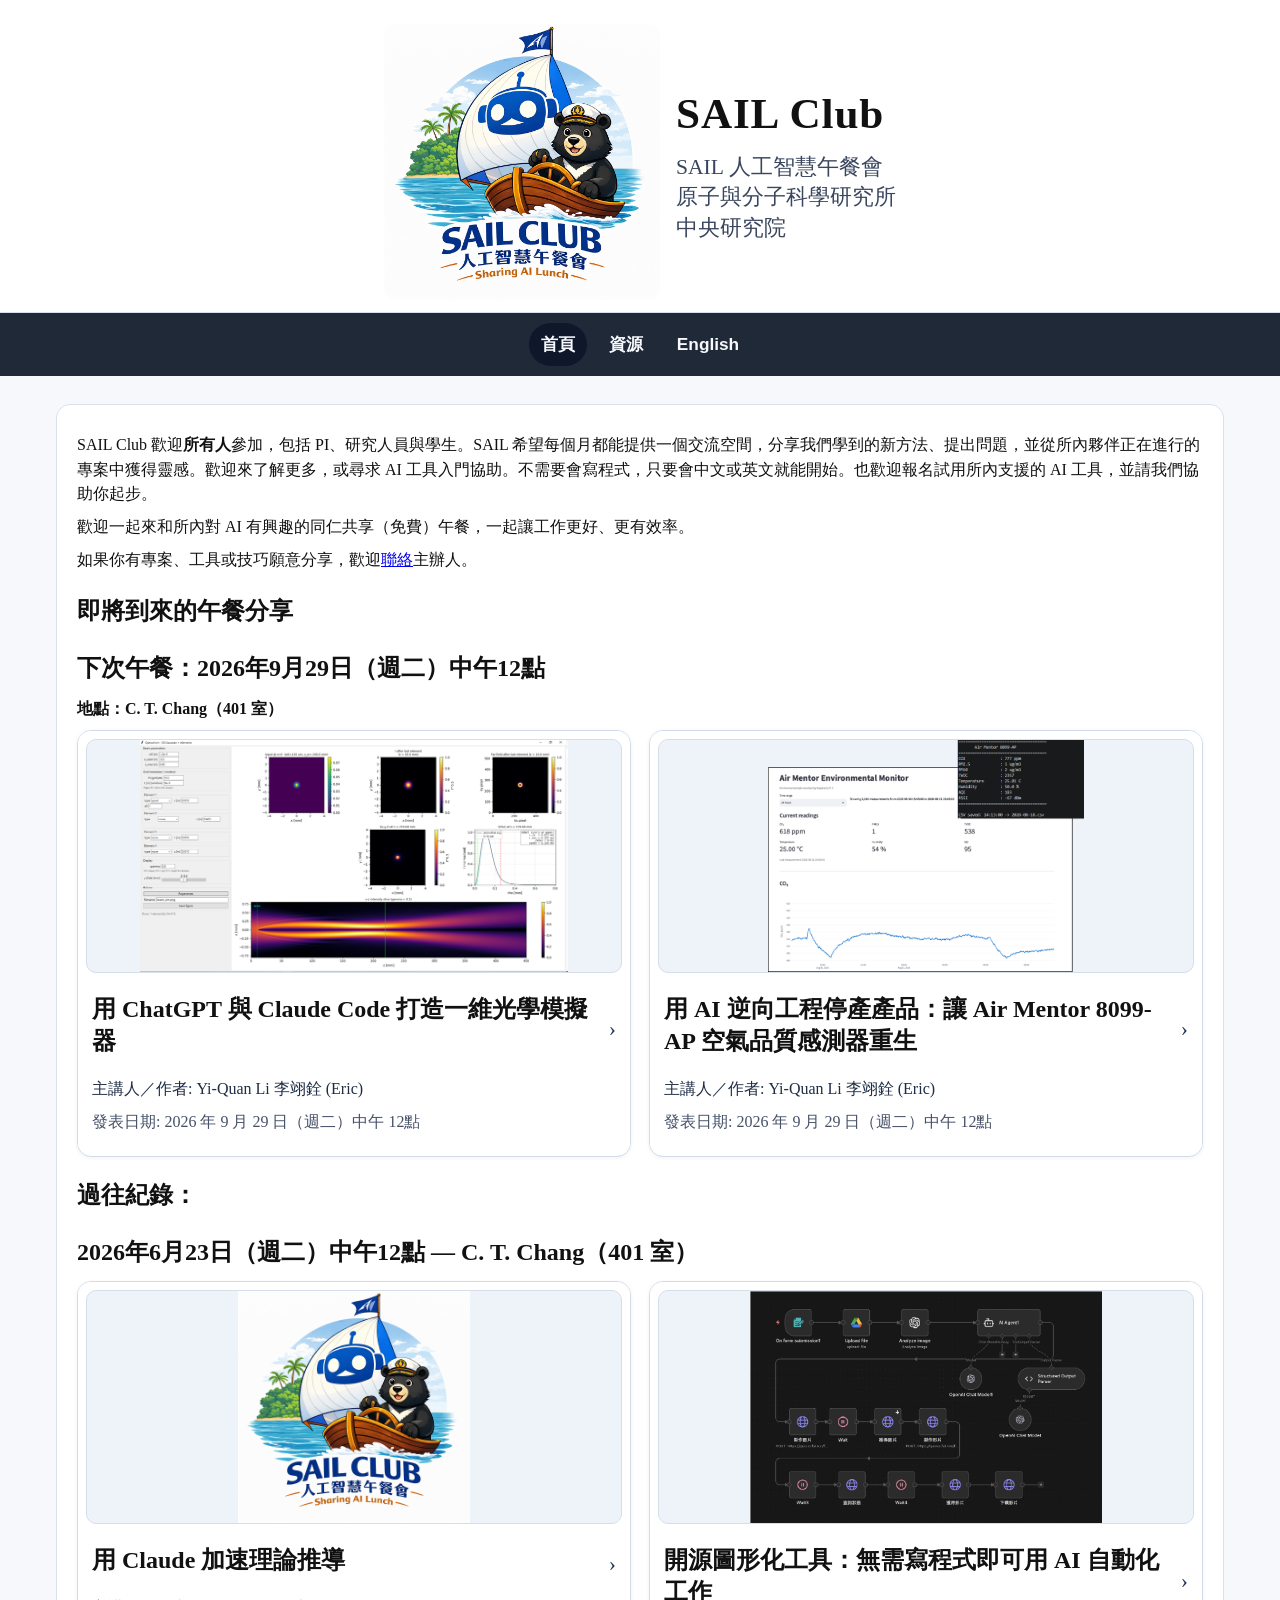
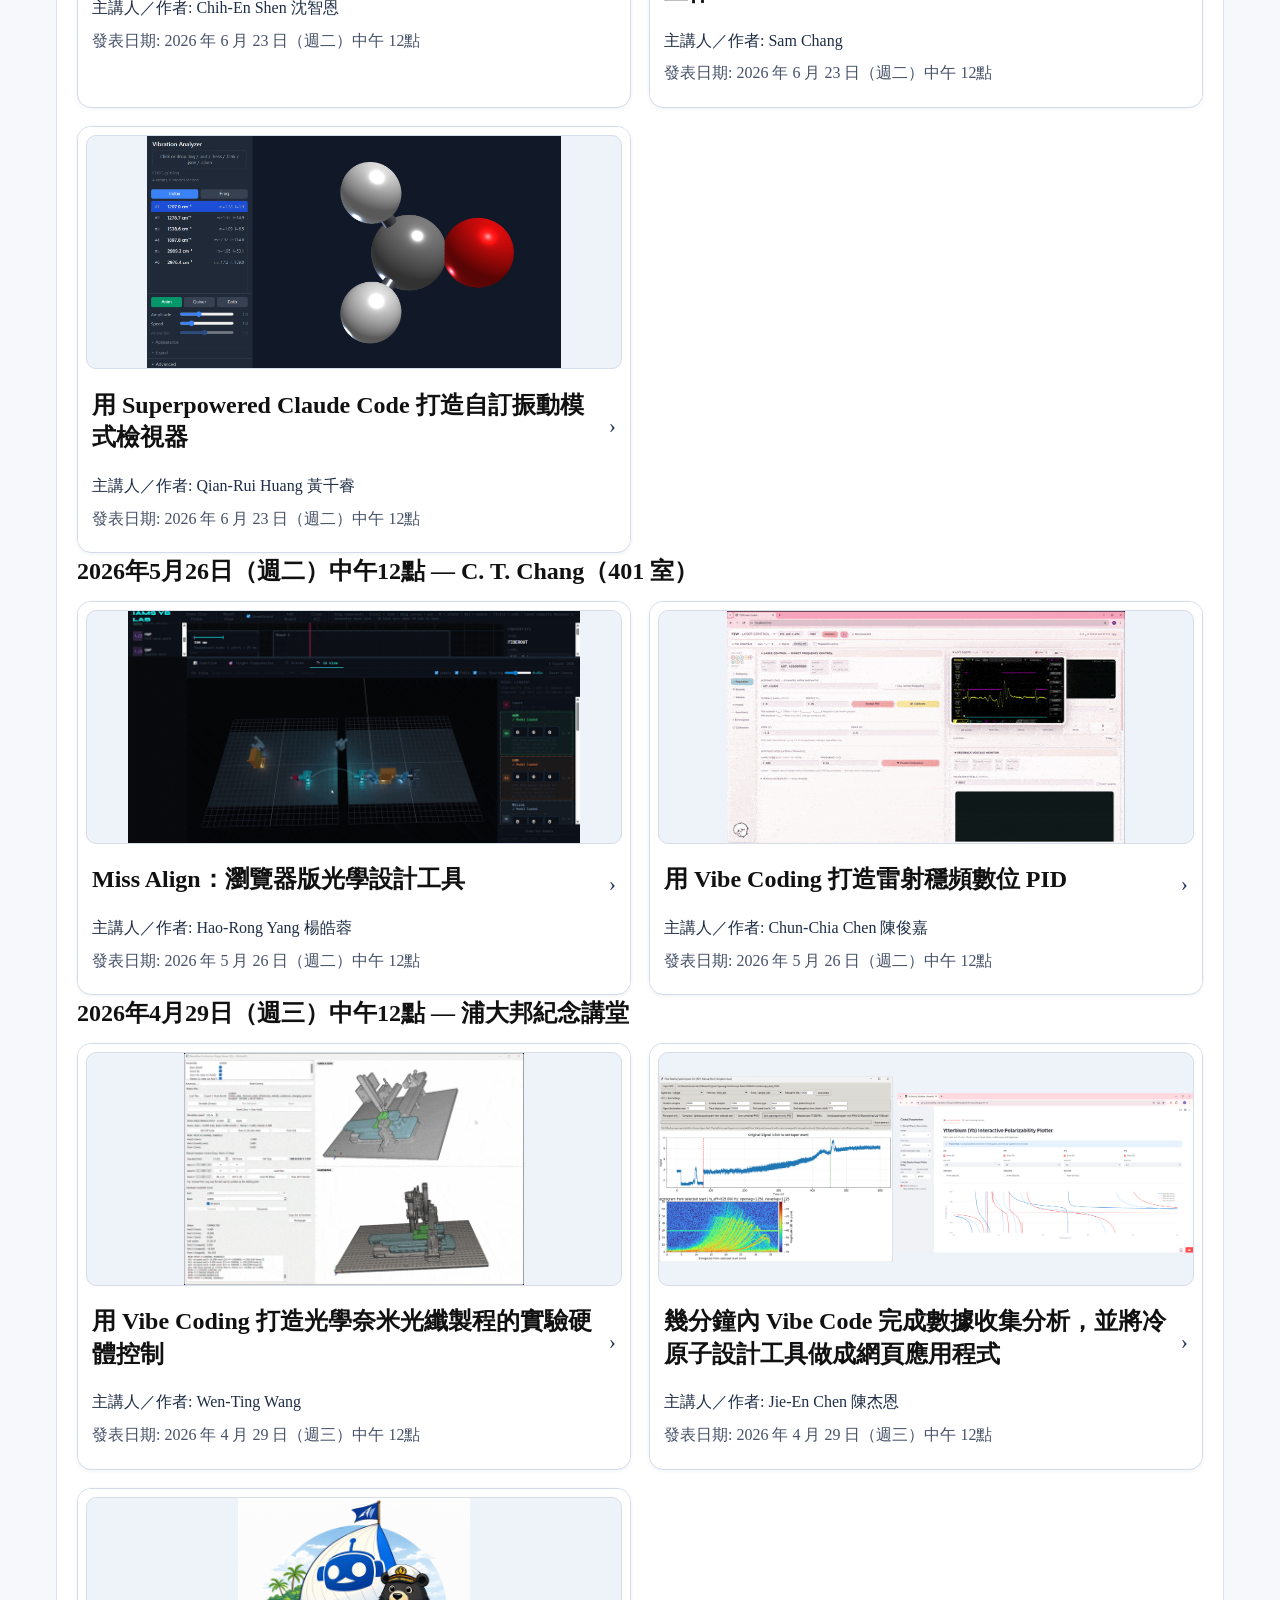
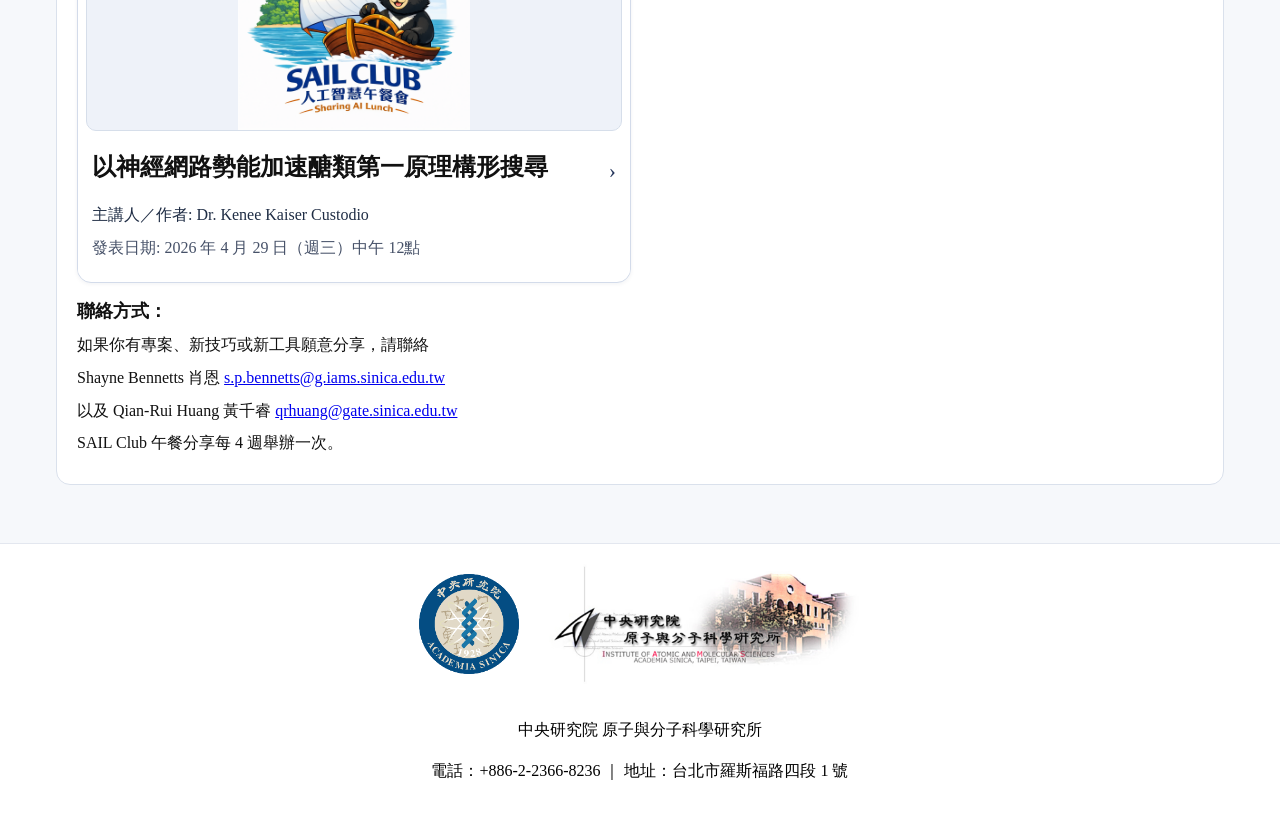
==== index_zh.html @ ac95f6b0 "Move next lunch from September 22 to September 29 Update the next-lunch heading and section id on bo" ====
<!DOCTYPE html>
<html lang="zh-Hant">
<head>
  <meta charset="utf-8">
  <meta name="viewport" content="width=device-width, initial-scale=1">
  <title>SAIL Club | 首頁</title>
  <link rel="stylesheet" href="style.css?v=20260921">
</head>
<body>
  <header>
    <div class="brand-wrap">
      <img class="brand-logo" src="SAIL.png" alt="SAIL club logo">
      <div>
        <h1 class="brand-title">SAIL Club</h1>
        <p class="brand-subtitle">SAIL 人工智慧午餐會<br>原子與分子科學研究所<br>中央研究院</p>
      </div>
    </div>
  </header>

  <nav>
    <ul class="menu">
      <li><a class="active" href="index_zh.html">首頁</a></li>
      <li><a href="resources_zh.html">資源</a></li>
      <li><a href="index.html">English</a></li>
    </ul>
  </nav>

  <main>
    <section class="page-intro">
      <p>SAIL Club 歡迎<strong>所有人</strong>參加，包括 PI、研究人員與學生。SAIL 希望每個月都能提供一個交流空間，分享我們學到的新方法、提出問題，並從所內夥伴正在進行的專案中獲得靈感。歡迎來了解更多，或尋求 AI 工具入門協助。不需要會寫程式，只要會中文或英文就能開始。也歡迎報名試用所內支援的 AI 工具，並請我們協助你起步。</p>

      <p>歡迎一起來和所內對 AI 有興趣的同仁共享（免費）午餐，一起讓工作更好、更有效率。</p>
      <p>如果你有專案、工具或技巧願意分享，歡迎<a href="#contact">聯絡</a>主辦人。</p>

      <h1>即將到來的午餐分享</h1>
      <h2>下次午餐：2026年9月29日（週二）中午12點</h2>
      <p><strong>地點：C. T. Chang（401 室）</strong></p>
      <section id="talk-list-sep29" class="talk-list" aria-label="September 29 talks zh"></section>
      <h1>過往紀錄：</h1>
      <h2>2026年6月23日（週二）中午12點 — C. T. Chang（401 室）</h2>
      <section id="talk-list-archive-jun23" class="talk-list" aria-label="June 23 archive zh"></section>
      <h2>2026年5月26日（週二）中午12點 — C. T. Chang（401 室）</h2>
      <section id="talk-list-archive-may26" class="talk-list" aria-label="May 26 archive zh"></section>
      <h2>2026年4月29日（週三）中午12點 — 浦大邦紀念講堂</h2>
      <section id="talk-list-archive-apr29" class="talk-list" aria-label="April 29 archive zh"></section>
      <h3 id="contact">聯絡方式：</h3>
      <p>如果你有專案、新技巧或新工具願意分享，請聯絡</p>
      <p>Shayne Bennetts 肖恩 <a href="mailto:s.p.bennetts@g.iams.sinica.edu.tw">s.p.bennetts@g.iams.sinica.edu.tw</a></p>
      <p>以及 Qian-Rui Huang 黃千睿 <a href="mailto:qrhuang@gate.sinica.edu.tw">qrhuang@gate.sinica.edu.tw</a></p>
      <p>SAIL Club 午餐分享每 4 週舉辦一次。</p>
    </section>
  </main>

  <footer>
    <div class="footer-stack">
      <div class="footer-logos">
        <div class="footer-logos-inner">
          <a href="https://www.sinica.edu.tw/" target="_blank" rel="noopener noreferrer">
            <img alt="Academia Sinica" class="academia-logo" src="AcademiaSinica.png">
          </a>
          <a href="https://www.iams.sinica.edu.tw/" target="_blank" rel="noopener noreferrer">
            <img alt="IAMS" class="iams-logo" src="IAMSLogo.jpg">
          </a>
        </div>
      </div>
      <div>
        <p>中央研究院 原子與分子科學研究所</p>
        <p>電話：+886-2-2366-8236 ｜ 地址：台北市羅斯福路四段 1 號</p>
      </div>
    </div>
  </footer>

  <script src="talks_zh.js?v=20260921"></script>
  <script src="main.js?v=20260921"></script>
  <script>
    renderTalks("talk-list-sep29", { start: 0, count: 2 });
    renderTalks("talk-list-archive-jun23", { start: 2, count: 3 });
    renderTalks("talk-list-archive-may26", { start: 5, count: 2 });
    renderTalks("talk-list-archive-apr29", { start: 7, count: 3 });
  </script>
</body>
</html>
---- style.css ----
﻿/* SAIL Club website styles */
* { box-sizing: border-box; }
html, body { height: 100%; }
body {
  margin: 0;
  font-family: Georgia, "Times New Roman", serif;
  color: #111;
  background: #f6f8fb;
  line-height: 1.55;
}

header {
  padding: 24px 16px 12px;
  background: #ffffff;
  border-bottom: 1px solid #d9dee8;
}

.brand-wrap {
  max-width: 1200px;
  margin: 0 auto;
  display: flex;
  align-items: center;
  justify-content: center;
  gap: 16px;
}

.brand-logo {
  width: 276px;
  height: 276px;
  object-fit: contain;
  border-radius: 12px;
}

.brand-title {
  margin: 0;
  font-size: 2.7rem;
  letter-spacing: 0.02em;
}

.brand-subtitle {
  margin: 4px 0 0;
  color: #39465d;
  font-size: 1.35rem;
  line-height: 1.4;
}

nav {
  background: #1f2937;
  padding: 10px 12px;
}

.menu {
  margin: 0 auto;
  padding: 0;
  list-style: none;
  max-width: 1200px;
  display: flex;
  gap: 10px;
  justify-content: center;
  flex-wrap: wrap;
}

.menu a {
  text-decoration: none;
  color: #f7f9fc;
  font-weight: 700;
  font-family: Arial, Helvetica, sans-serif;
  font-size: 1.08rem;
  display: block;
  padding: 8px 12px;
  border-radius: 999px;
}

.menu a:hover,
.menu a.active {
  background: #0f172a;
}

main {
  max-width: 1200px;
  margin: 0 auto;
  padding: 28px 16px 40px;
}

.page-intro {
  background: #ffffff;
  border: 1px solid #dae1ec;
  border-radius: 14px;
  padding: 20px;
  margin-bottom: 18px;
}

.page-intro h2 {
  margin: 0 0 10px;
  font-size: 1.5rem;
}

.page-intro h3 {
  margin: 14px 0 8px;
  font-size: 1.15rem;
}

.page-intro p {
  margin: 8px 0;
}

.talk-list {
  display: grid;
  grid-template-columns: repeat(2, minmax(0, 1fr));
  gap: 18px;
}

.talk-item {
  background: #ffffff;
  border: 1px solid #d3dbea;
  border-radius: 14px;
  overflow: hidden;
  box-shadow: 0 1px 4px rgba(20, 35, 60, 0.06);
}

.talk-summary {
  width: 100%;
  border: 0;
  background: #ffffff;
  text-align: left;
  padding: 0;
  cursor: pointer;
  display: block;
}

.talk-summary:hover {
  background: #f3f6fb;
}

.talk-thumb {
  width: calc(100% - 16px);
  margin: 8px 8px 0;
  height: 234px;
  object-fit: contain;
  border: 1px solid #d6deea;
  border-bottom: 1px solid #d6deea;
  border-radius: 10px;
  background: #eef2f9;
}

.talk-head {
  display: flex;
  align-items: center;
  justify-content: space-between;
  gap: 10px;
  padding: 12px 14px 2px;
}

.talk-name {
  margin: 0;
  font-size: 1.05rem;
  line-height: 1.35;
}

.talk-date {
  margin: 4px 0 0;
  color: #465168;
  font-size: 1rem;
  padding: 0 14px 13px;
}

.talk-presenter {
  margin: 3px 0 0;
  color: #1f2d45;
  font-size: 1rem;
  padding: 0 14px;
}

.talk-arrow {
  font-size: 1.35rem;
  text-align: center;
  color: #23345a;
  transition: transform 0.2s ease;
}

.talk-item.open .talk-arrow {
  transform: rotate(90deg);
}

.talk-details {
  display: none;
  border-top: 1px solid #e2e7f0;
  padding: 12px 14px 14px;
}

.talk-item.open .talk-details {
  display: block;
}

.meta-grid {
  display: grid;
  gap: 8px;
}

.meta-line {
  margin: 0;
}

.meta-label {
  font-weight: 700;
  color: #243145;
}

.resource-list {
  margin: 0;
  padding-left: 18px;
  line-height: 1.8;
}

.featured-resource {
  margin: 18px 0 22px;
  padding: 18px;
  border: 1px solid #b8c7da;
  border-left: 6px solid #1b6b6f;
  border-radius: 10px;
  background: #f2fbfa;
  display: flex;
  align-items: center;
  gap: 18px;
}

.featured-library {
  border-left-color: #7a5124;
  background: #fbf7ef;
}

.featured-library .featured-kicker {
  color: #7a5124;
}

.featured-logo {
  width: 180px;
  max-width: 32%;
  height: auto;
  object-fit: contain;
  flex: 0 0 auto;
}

.featured-copy {
  min-width: 0;
}

.featured-resource h3 {
  margin-top: 4px;
  font-size: 1.35rem;
}

.featured-kicker {
  margin: 0;
  color: #1b6b6f;
  font-family: Arial, Helvetica, sans-serif;
  font-size: 0.86rem;
  font-weight: 700;
  letter-spacing: 0.04em;
  text-transform: uppercase;
}

.featured-actions {
  display: flex;
  flex-wrap: wrap;
  gap: 10px;
  margin-top: 12px;
}

.featured-actions a {
  display: inline-block;
  padding: 8px 12px;
  border-radius: 999px;
  background: #1b6b6f;
  color: #ffffff;
  font-family: Arial, Helvetica, sans-serif;
  font-weight: 700;
  text-decoration: none;
}

.featured-actions a:hover {
  background: #124f52;
}

.video-list {
  list-style: none;
  margin: 8px 0 16px;
  padding: 0;
  display: grid;
  grid-template-columns: repeat(4, minmax(0, 1fr));
  gap: 10px;
}

.video-item a {
  display: block;
  text-decoration: none;
  color: #10213f;
  border: 1px solid #d7dfec;
  border-radius: 10px;
  padding: 8px;
  background: #ffffff;
}

.video-item a:hover {
  background: #f3f6fb;
}

.video-thumb {
  width: 100%;
  height: 180px;
  object-fit: cover;
  border-radius: 6px;
}

.video-item a span {
  display: block;
  margin-top: 8px;
  line-height: 1.35;
}

footer {
  background-color: white;
  color: black;
  padding: 20px;
  text-align: center;
  border-top: 1px solid #e3e7ef;
}

.footer-stack {
  display: flex;
  flex-direction: column;
  align-items: center;
}

.footer-logos {
  margin-bottom: 10px;
}

.footer-logos-inner {
  display: flex;
  justify-content: center;
  align-items: center;
  gap: 30px;
}

.academia-logo { height: 100px; width: auto; }
.iams-logo { height: 120px; width: auto; }

@media (max-width: 980px) {
  .video-list {
    grid-template-columns: repeat(3, minmax(0, 1fr));
  }
}

@media (max-width: 720px) {
  .brand-wrap {
    flex-direction: column;
    text-align: center;
  }

  .talk-list {
    grid-template-columns: 1fr;
  }

  .talk-thumb {
    height: 220px;
  }

  .video-list {
    grid-template-columns: repeat(2, minmax(0, 1fr));
  }

  .video-thumb {
    height: 150px;
  }

  .featured-resource {
    align-items: flex-start;
    flex-direction: column;
  }

  .featured-logo {
    width: 220px;
    max-width: 100%;
  }
}
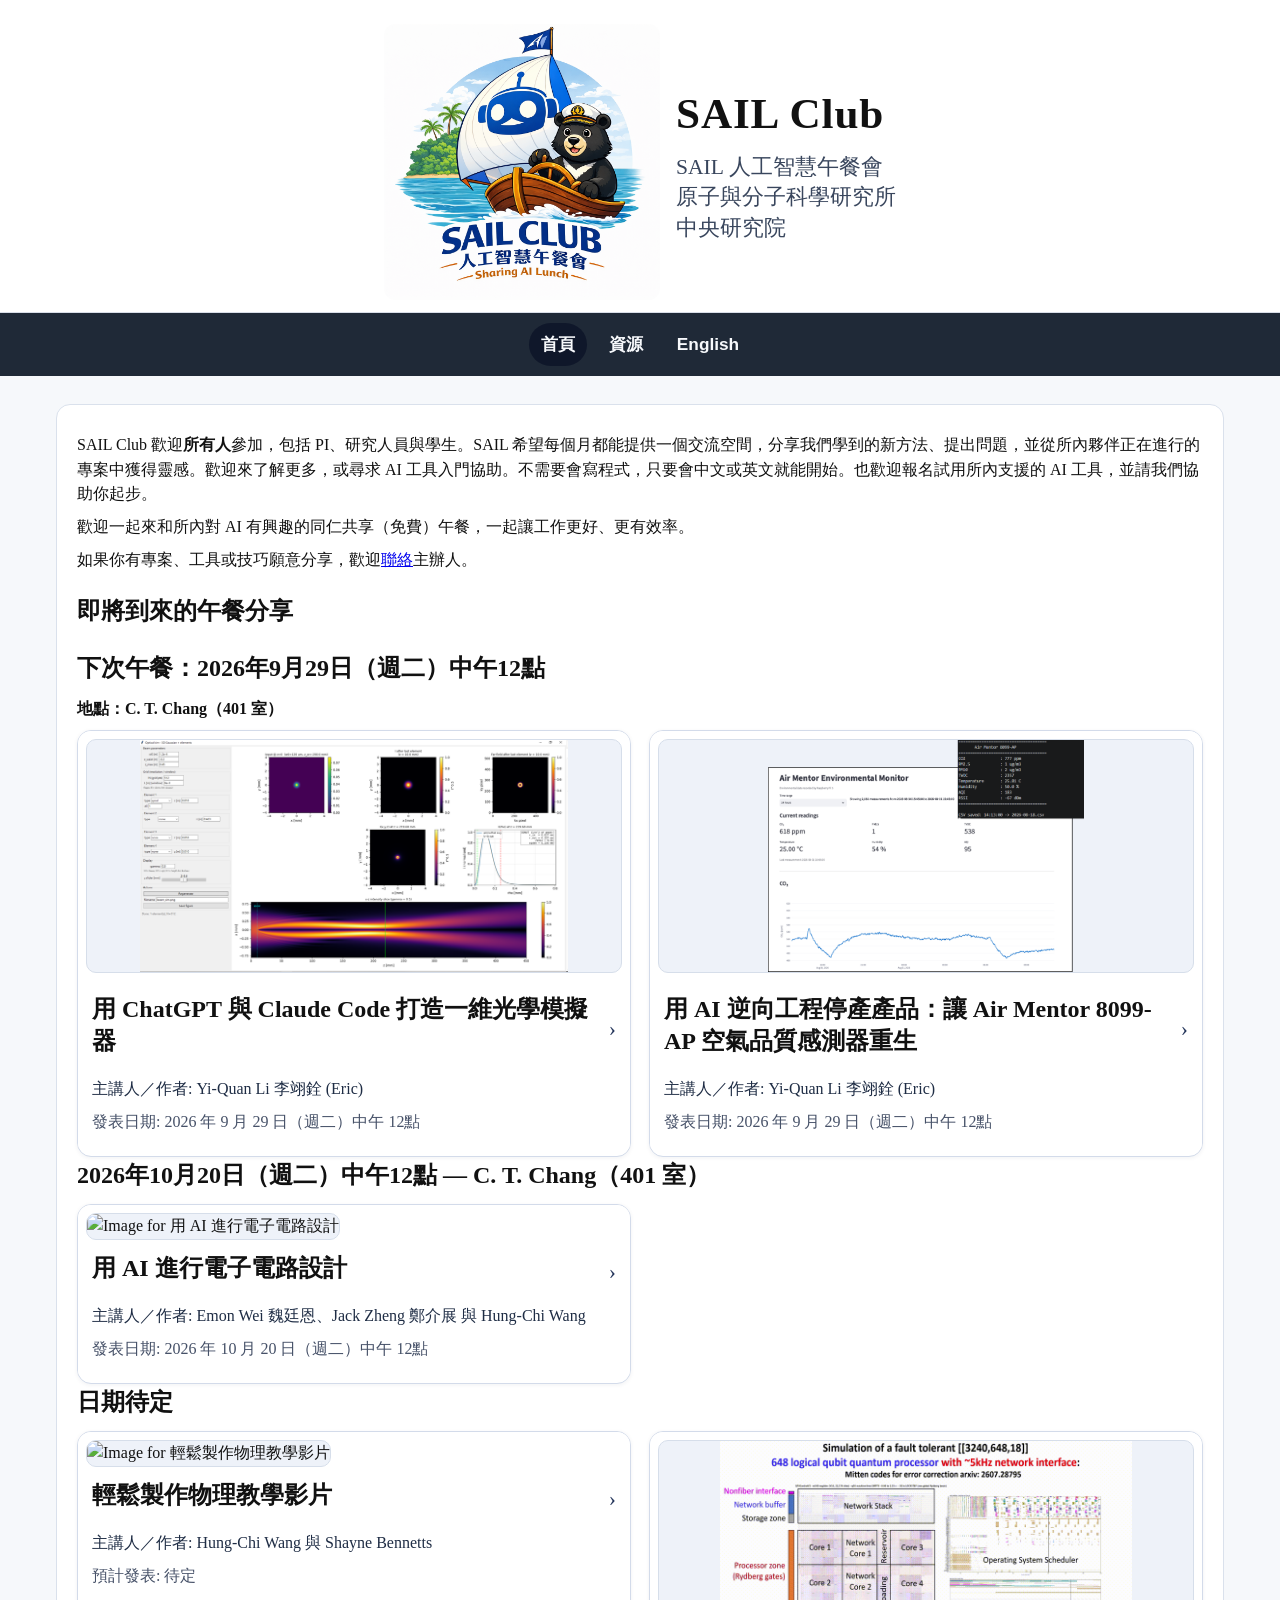
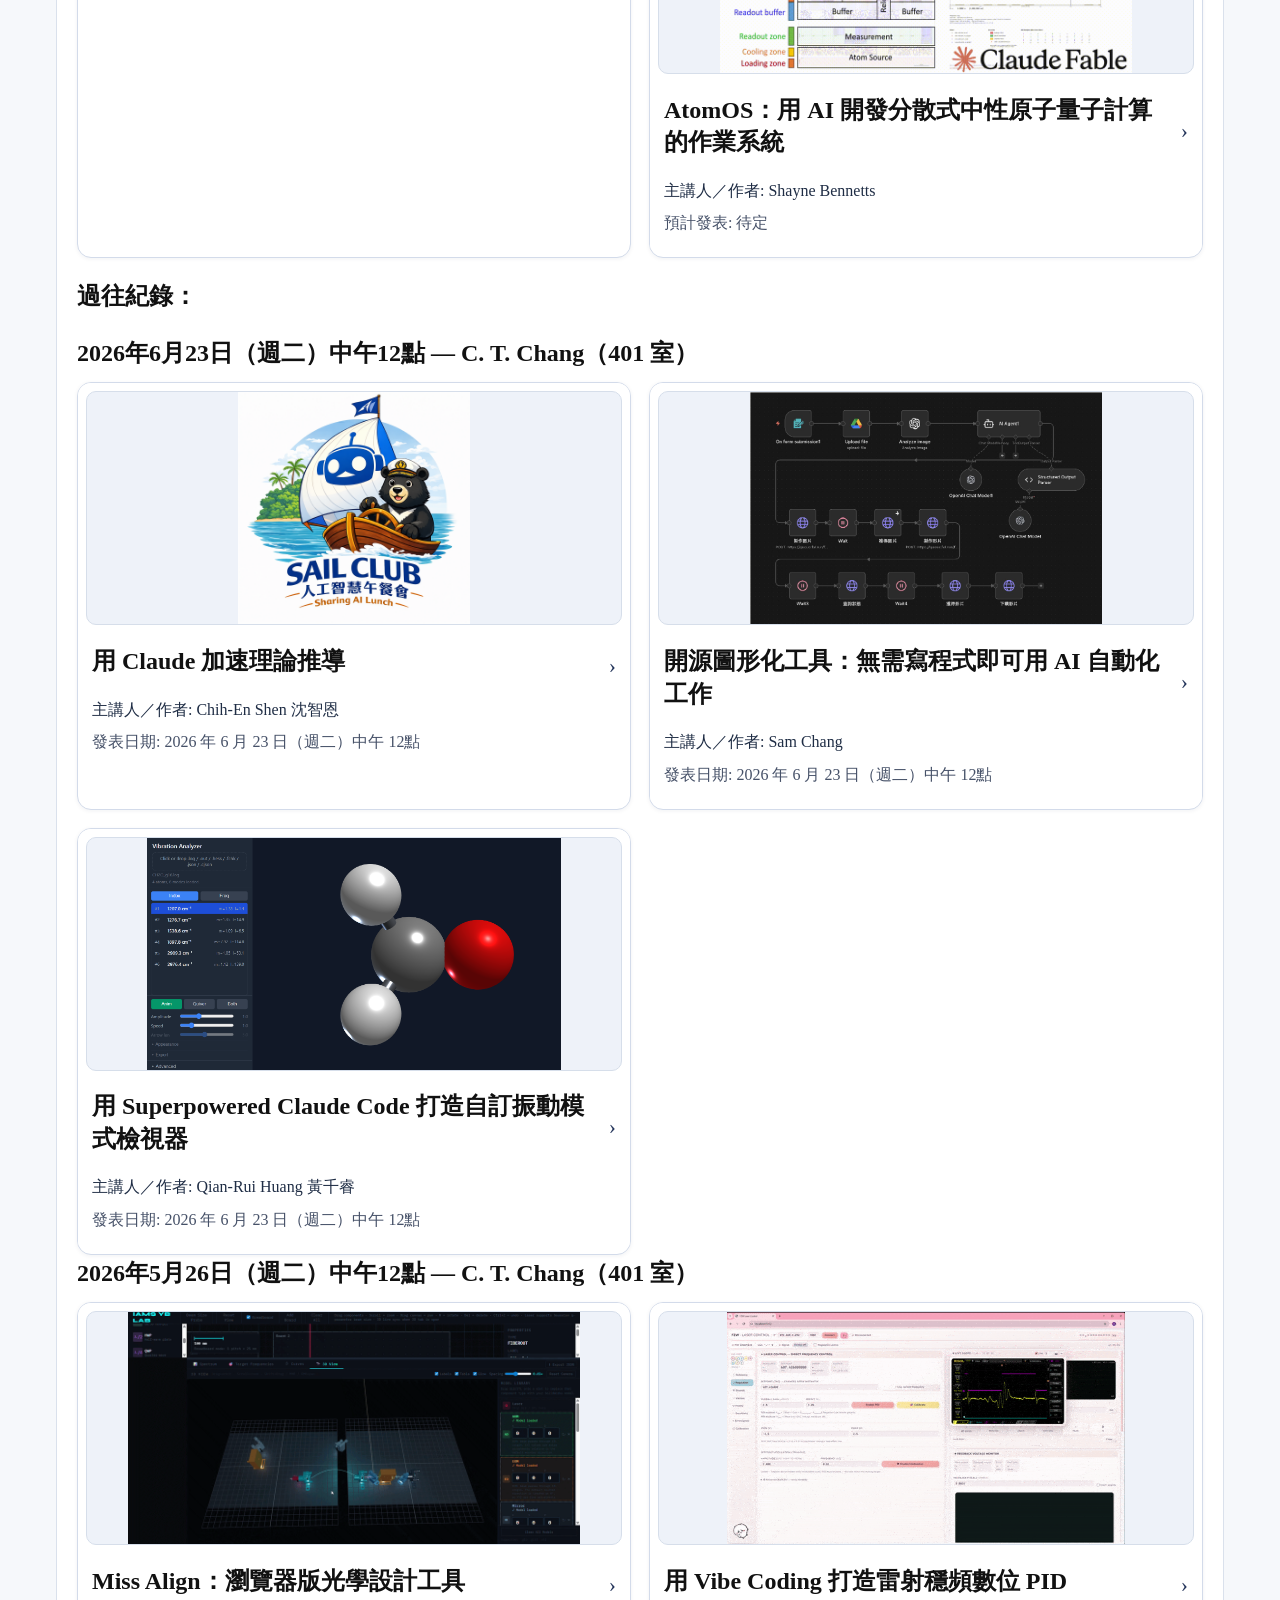
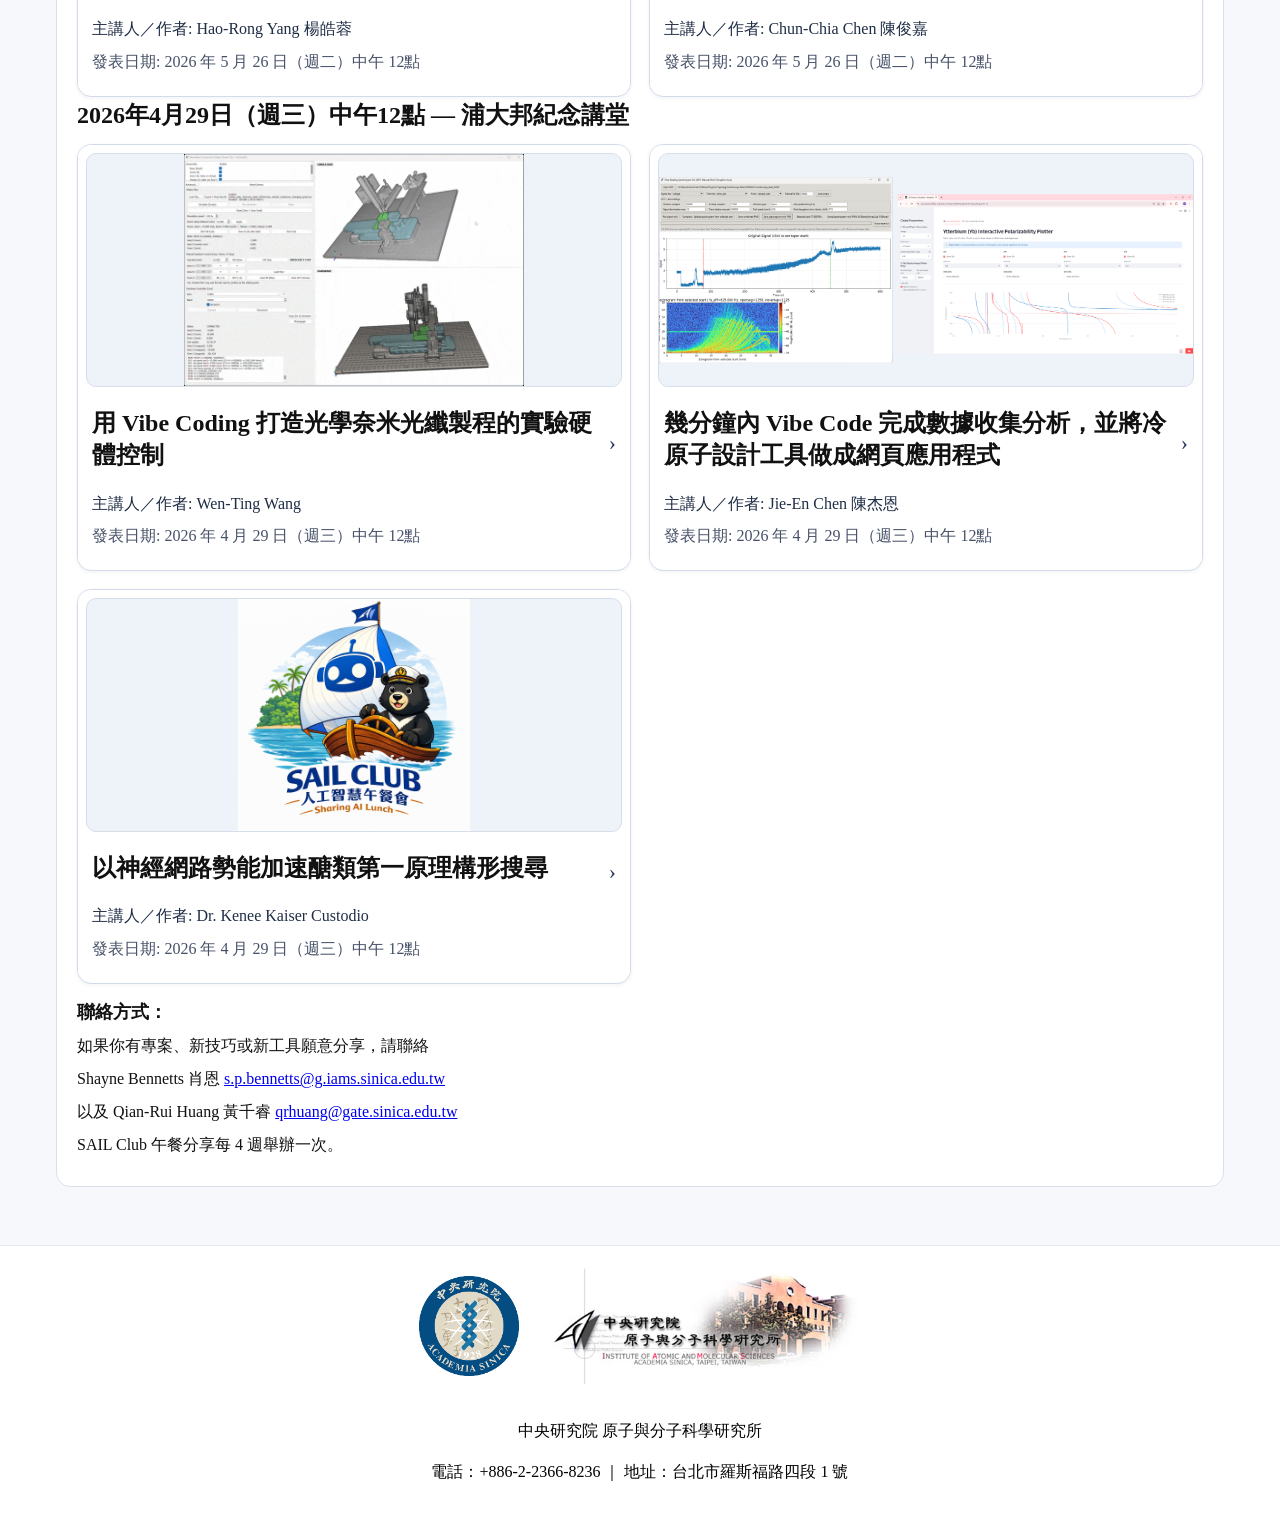
==== commit 319c930e: "Add three upcoming talks, YouTube video cards and a SAIL favicon - Talks: Creating physics tutorial " ====
--- a/index_zh.html
+++ b/index_zh.html
@@ -4,7 +4,9 @@
   <meta charset="utf-8">
   <meta name="viewport" content="width=device-width, initial-scale=1">
   <title>SAIL Club | 首頁</title>
-  <link rel="stylesheet" href="style.css?v=20260921">
+  <link rel="icon" type="image/png" sizes="64x64" href="favicon.png">
+  <link rel="apple-touch-icon" href="apple-touch-icon.png">
+  <link rel="stylesheet" href="style.css?v=20260921b">
 </head>
 <body>
   <header>
@@ -36,6 +38,10 @@
       <h2>下次午餐：2026年9月29日（週二）中午12點</h2>
       <p><strong>地點：C. T. Chang（401 室）</strong></p>
       <section id="talk-list-sep29" class="talk-list" aria-label="September 29 talks zh"></section>
+      <h2>2026年10月20日（週二）中午12點 — C. T. Chang（401 室）</h2>
+      <section id="talk-list-oct20" class="talk-list" aria-label="October 20 talks zh"></section>
+      <h2>日期待定</h2>
+      <section id="talk-list-tba" class="talk-list" aria-label="Talks with date to be announced zh"></section>
       <h1>過往紀錄：</h1>
       <h2>2026年6月23日（週二）中午12點 — C. T. Chang（401 室）</h2>
       <section id="talk-list-archive-jun23" class="talk-list" aria-label="June 23 archive zh"></section>
@@ -70,13 +76,15 @@
     </div>
   </footer>
 
-  <script src="talks_zh.js?v=20260921"></script>
-  <script src="main.js?v=20260921"></script>
+  <script src="talks_zh.js?v=20260921b"></script>
+  <script src="main.js?v=20260921b"></script>
   <script>
-    renderTalks("talk-list-sep29", { start: 0, count: 2 });
-    renderTalks("talk-list-archive-jun23", { start: 2, count: 3 });
-    renderTalks("talk-list-archive-may26", { start: 5, count: 2 });
-    renderTalks("talk-list-archive-apr29", { start: 7, count: 3 });
+    renderTalks("talk-list-sep29", { start: 3, count: 2 });
+    renderTalks("talk-list-oct20", { start: 2, count: 1 });
+    renderTalks("talk-list-tba", { start: 0, count: 2 });
+    renderTalks("talk-list-archive-jun23", { start: 5, count: 3 });
+    renderTalks("talk-list-archive-may26", { start: 8, count: 2 });
+    renderTalks("talk-list-archive-apr29", { start: 10, count: 3 });
   </script>
 </body>
 </html>
--- a/style.css
+++ b/style.css
@@ -1,4 +1,4 @@
-﻿/* SAIL Club website styles */
+/* SAIL Club website styles */
 * { box-sizing: border-box; }
 html, body { height: 100%; }
 body {
@@ -206,6 +206,22 @@
   color: #243145;
 }
 
+.talk-video {
+  width: 100%;
+  aspect-ratio: 16 / 9;
+  margin: 4px 0 6px;
+  border-radius: 10px;
+  overflow: hidden;
+  background: #000;
+}
+
+.talk-video iframe {
+  display: block;
+  width: 100%;
+  height: 100%;
+  border: 0;
+}
+
 .resource-list {
   margin: 0;
   padding-left: 18px;
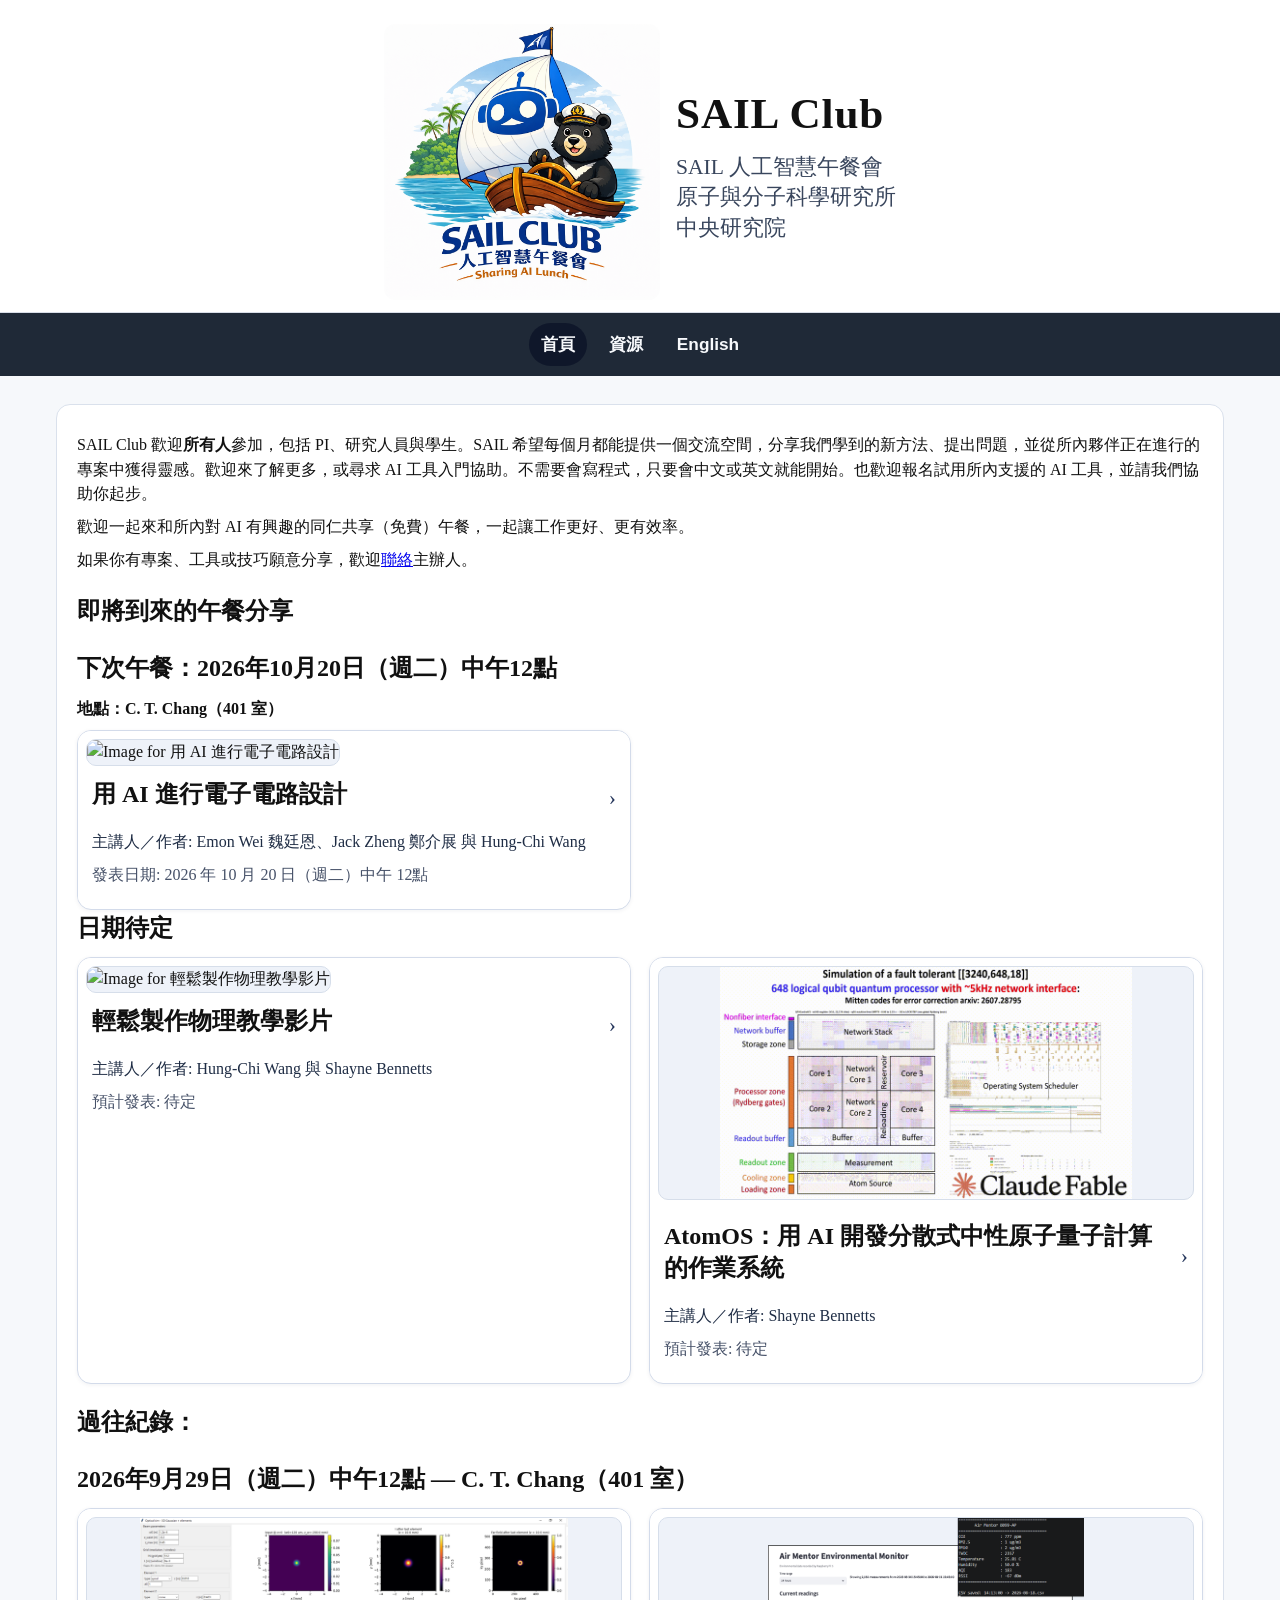
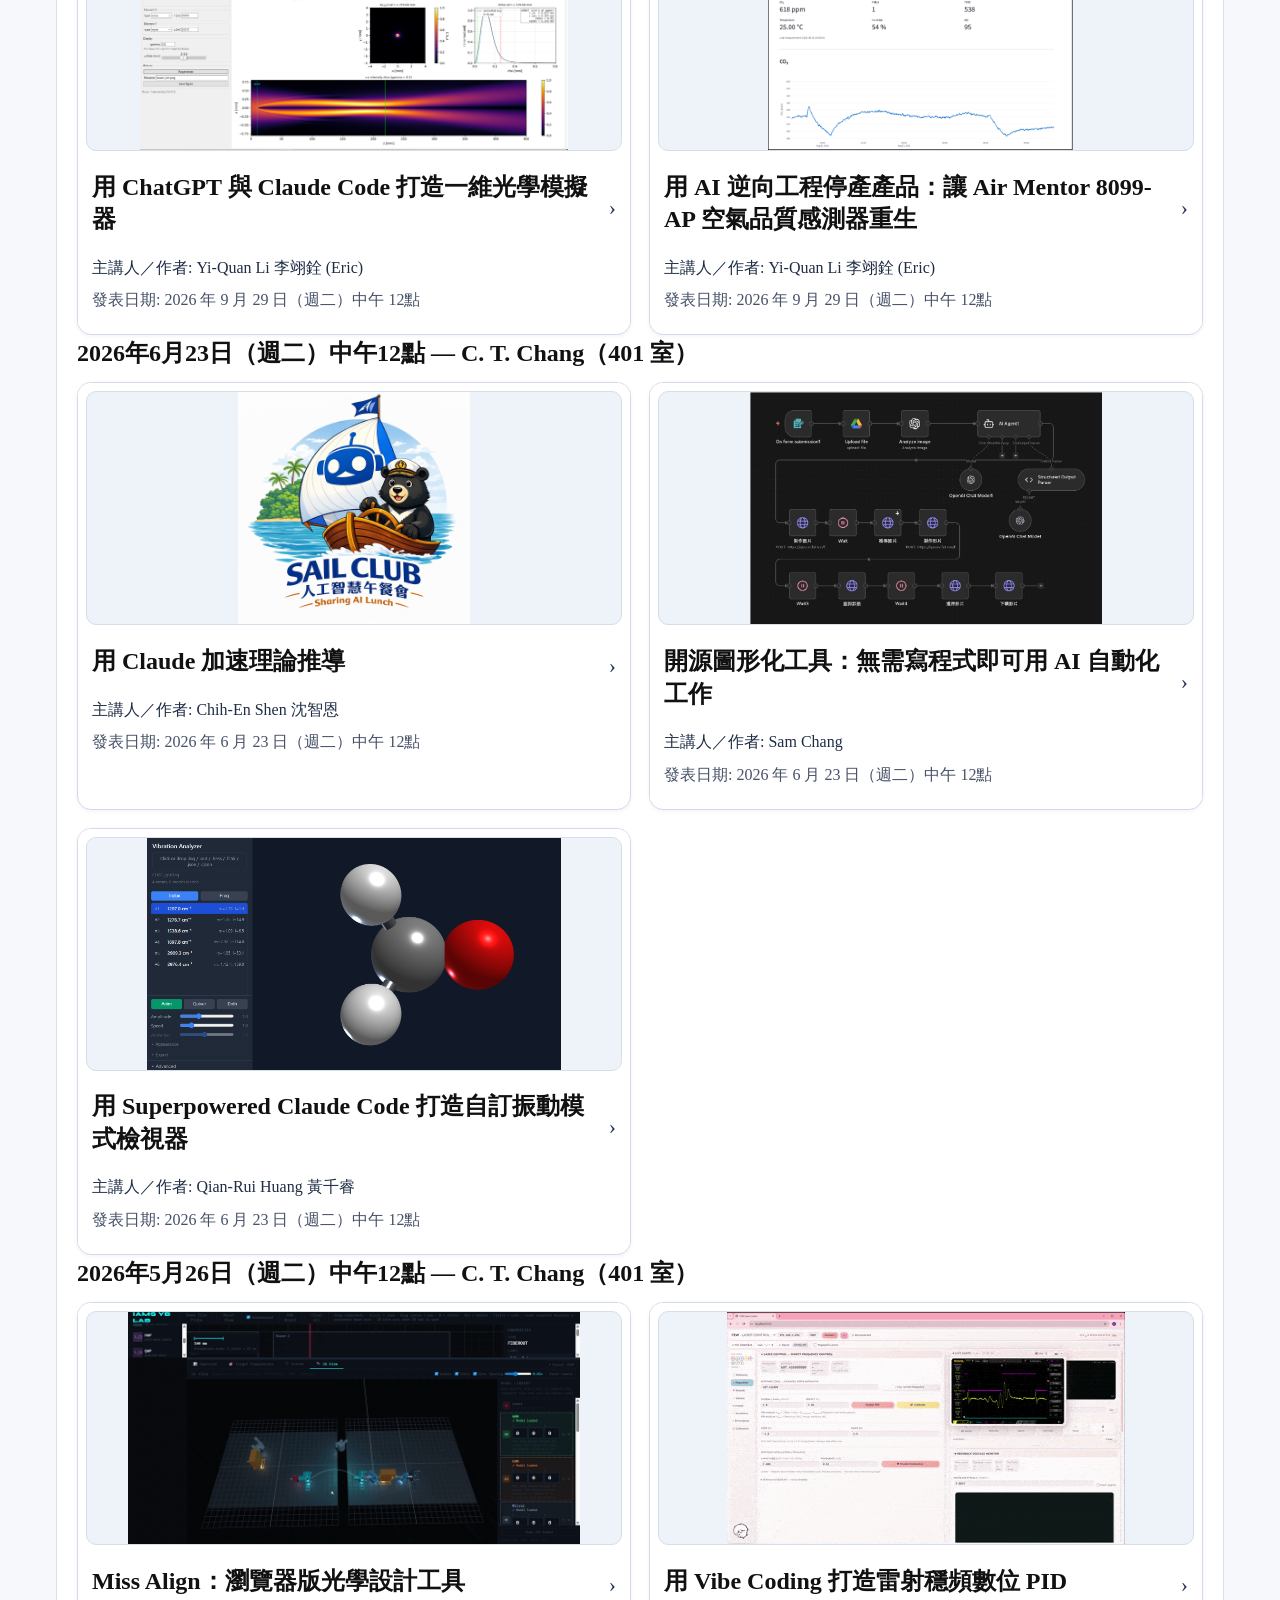
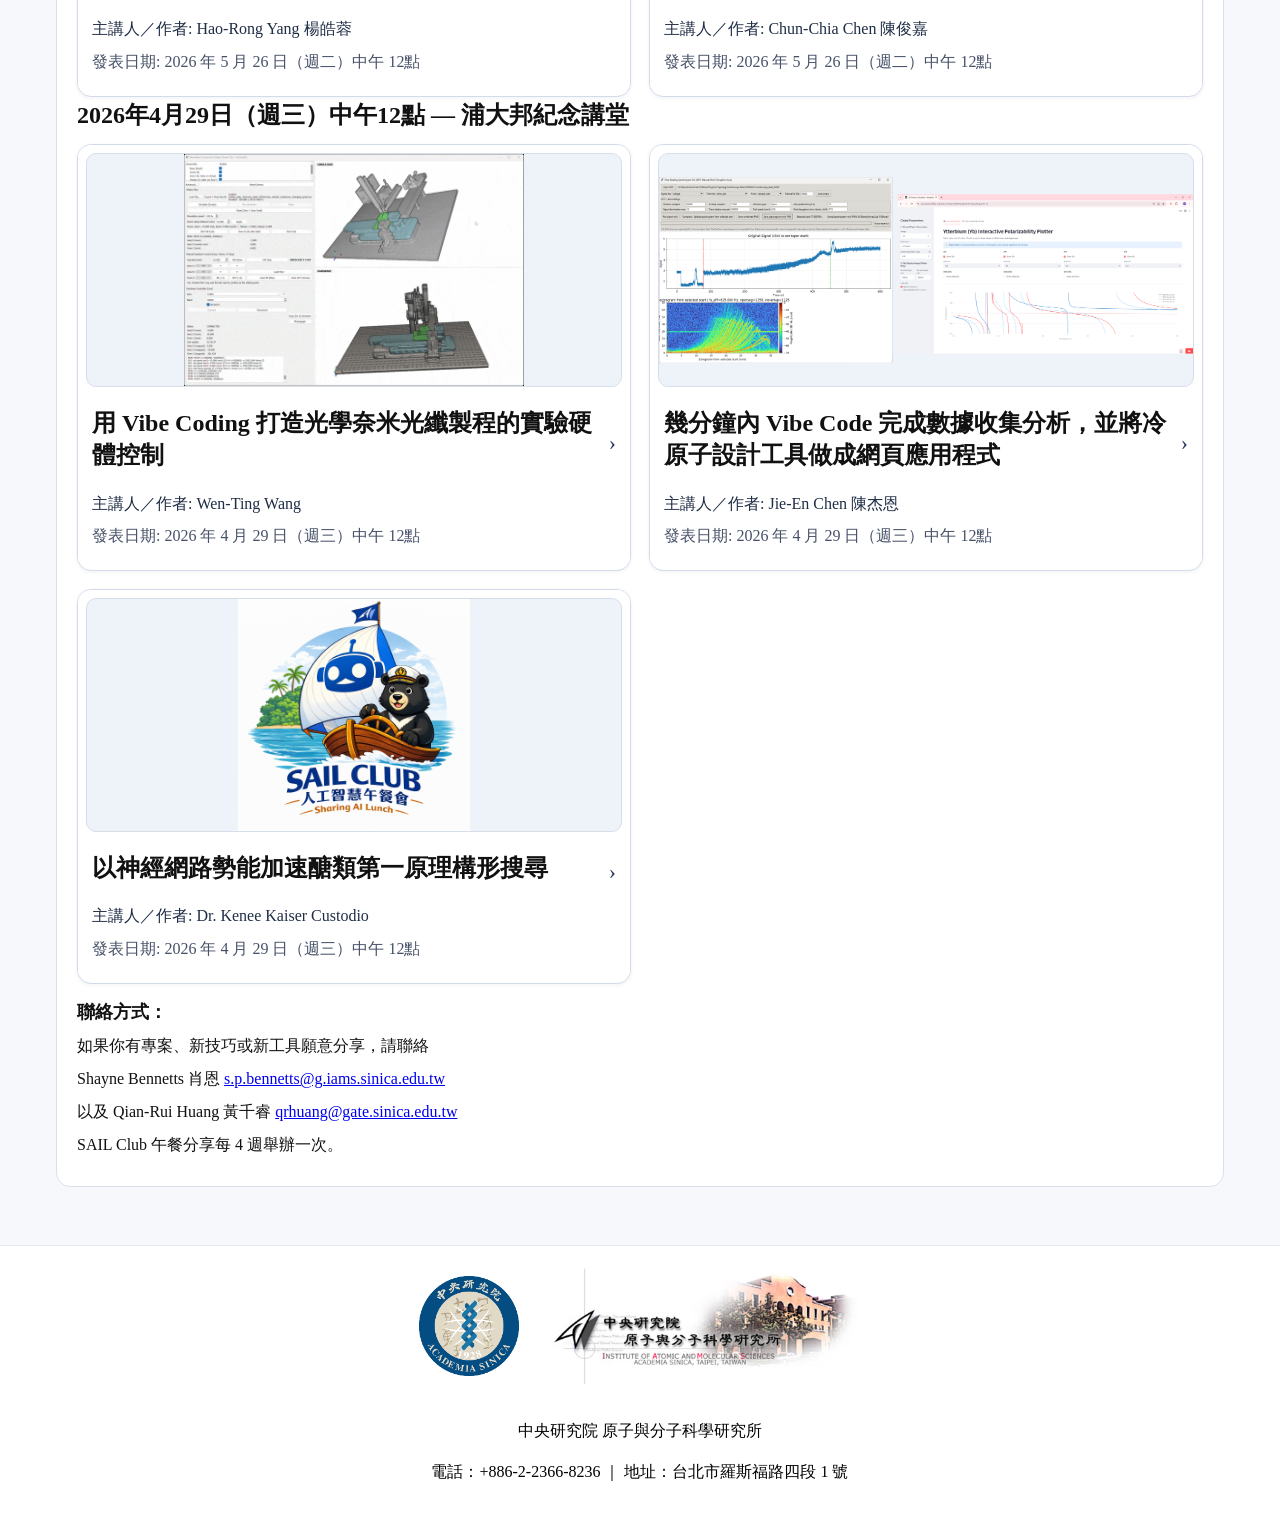
==== commit 8c5fe948: "Archive the Sep 29 lunch, link its slides, Oct 20 is the next lunch Co-Authored-By: Claude Fable 5.1" ====
--- a/index_zh.html
+++ b/index_zh.html
@@ -6,7 +6,7 @@
   <title>SAIL Club | 首頁</title>
   <link rel="icon" type="image/png" sizes="64x64" href="favicon.png">
   <link rel="apple-touch-icon" href="apple-touch-icon.png">
-  <link rel="stylesheet" href="style.css?v=20260921b">
+  <link rel="stylesheet" href="style.css?v=20260929">
 </head>
 <body>
   <header>
@@ -35,14 +35,14 @@
       <p>如果你有專案、工具或技巧願意分享，歡迎<a href="#contact">聯絡</a>主辦人。</p>
 
       <h1>即將到來的午餐分享</h1>
-      <h2>下次午餐：2026年9月29日（週二）中午12點</h2>
+      <h2>下次午餐：2026年10月20日（週二）中午12點</h2>
       <p><strong>地點：C. T. Chang（401 室）</strong></p>
-      <section id="talk-list-sep29" class="talk-list" aria-label="September 29 talks zh"></section>
-      <h2>2026年10月20日（週二）中午12點 — C. T. Chang（401 室）</h2>
       <section id="talk-list-oct20" class="talk-list" aria-label="October 20 talks zh"></section>
       <h2>日期待定</h2>
       <section id="talk-list-tba" class="talk-list" aria-label="Talks with date to be announced zh"></section>
       <h1>過往紀錄：</h1>
+      <h2>2026年9月29日（週二）中午12點 — C. T. Chang（401 室）</h2>
+      <section id="talk-list-archive-sep29" class="talk-list" aria-label="September 29 archive zh"></section>
       <h2>2026年6月23日（週二）中午12點 — C. T. Chang（401 室）</h2>
       <section id="talk-list-archive-jun23" class="talk-list" aria-label="June 23 archive zh"></section>
       <h2>2026年5月26日（週二）中午12點 — C. T. Chang（401 室）</h2>
@@ -76,10 +76,10 @@
     </div>
   </footer>
 
-  <script src="talks_zh.js?v=20260921b"></script>
-  <script src="main.js?v=20260921b"></script>
+  <script src="talks_zh.js?v=20260929"></script>
+  <script src="main.js?v=20260929"></script>
   <script>
-    renderTalks("talk-list-sep29", { start: 3, count: 2 });
+    renderTalks("talk-list-archive-sep29", { start: 3, count: 2 });
     renderTalks("talk-list-oct20", { start: 2, count: 1 });
     renderTalks("talk-list-tba", { start: 0, count: 2 });
     renderTalks("talk-list-archive-jun23", { start: 5, count: 3 });
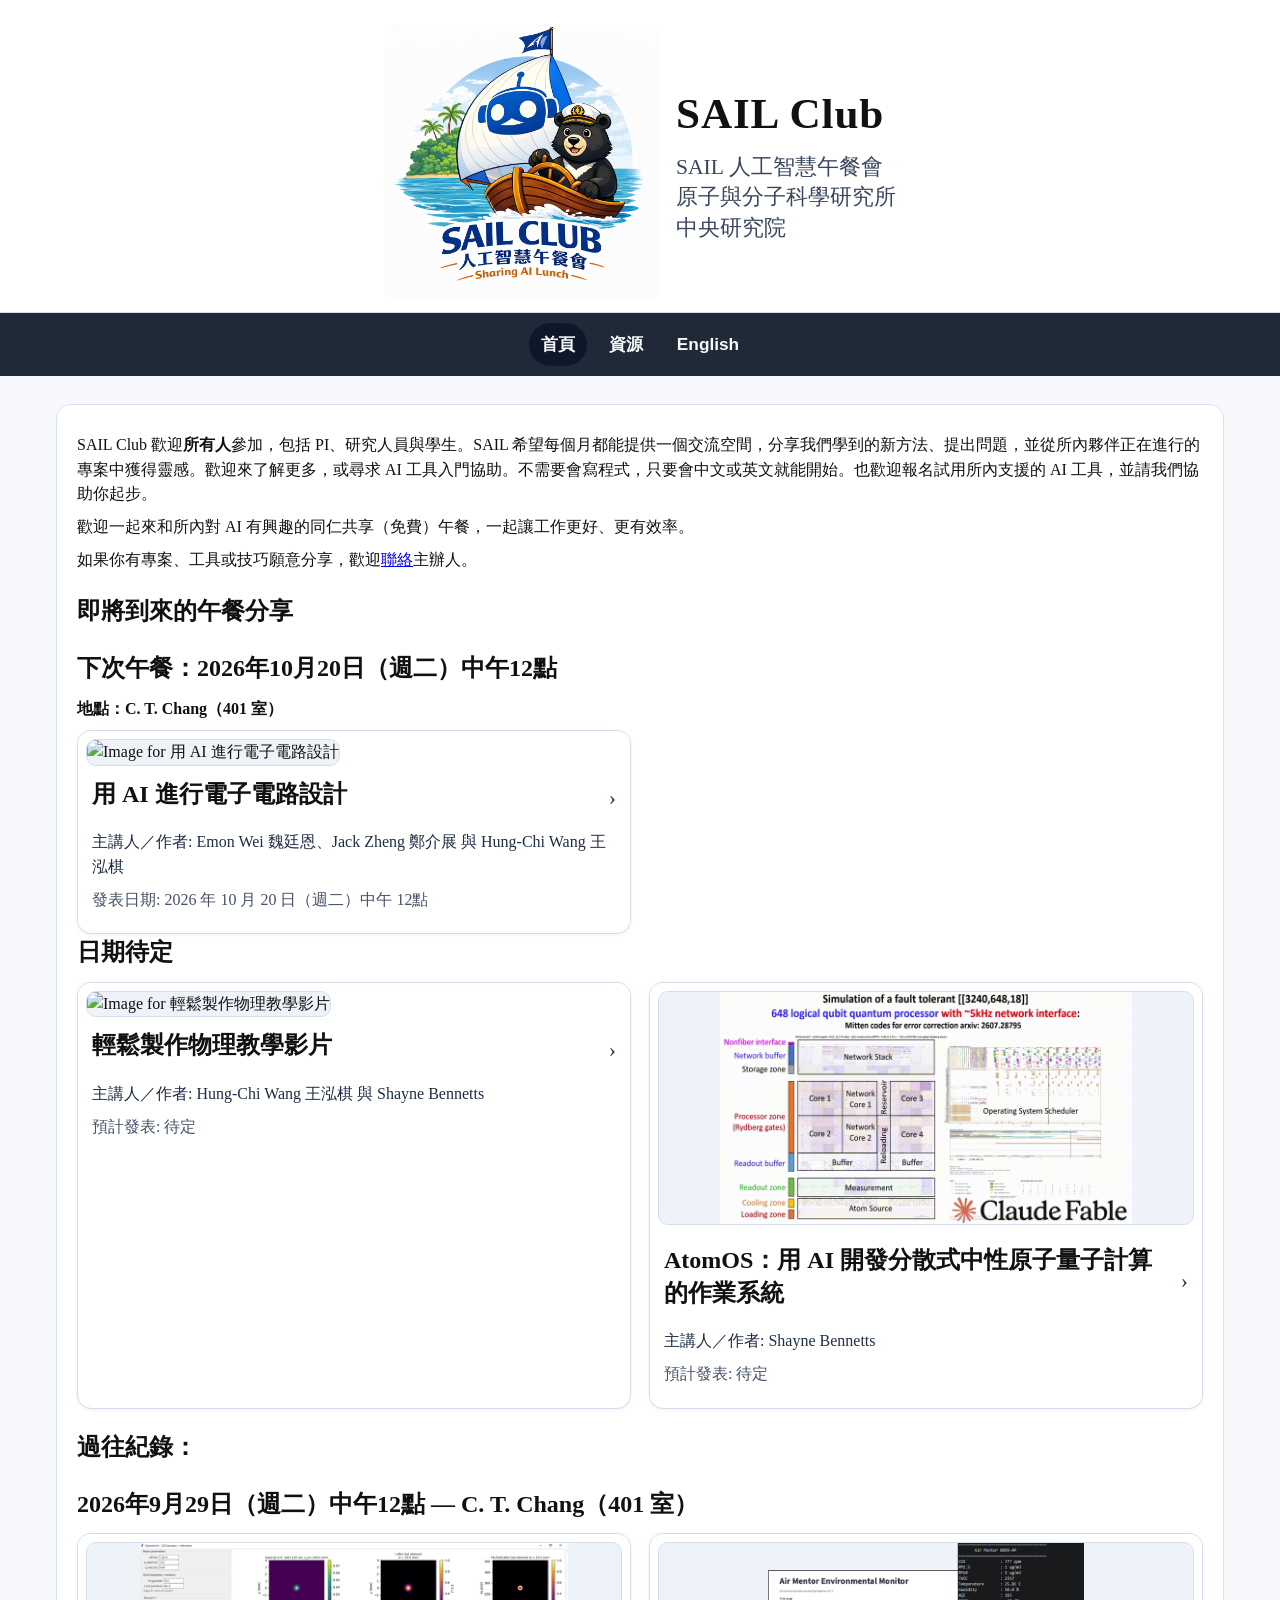
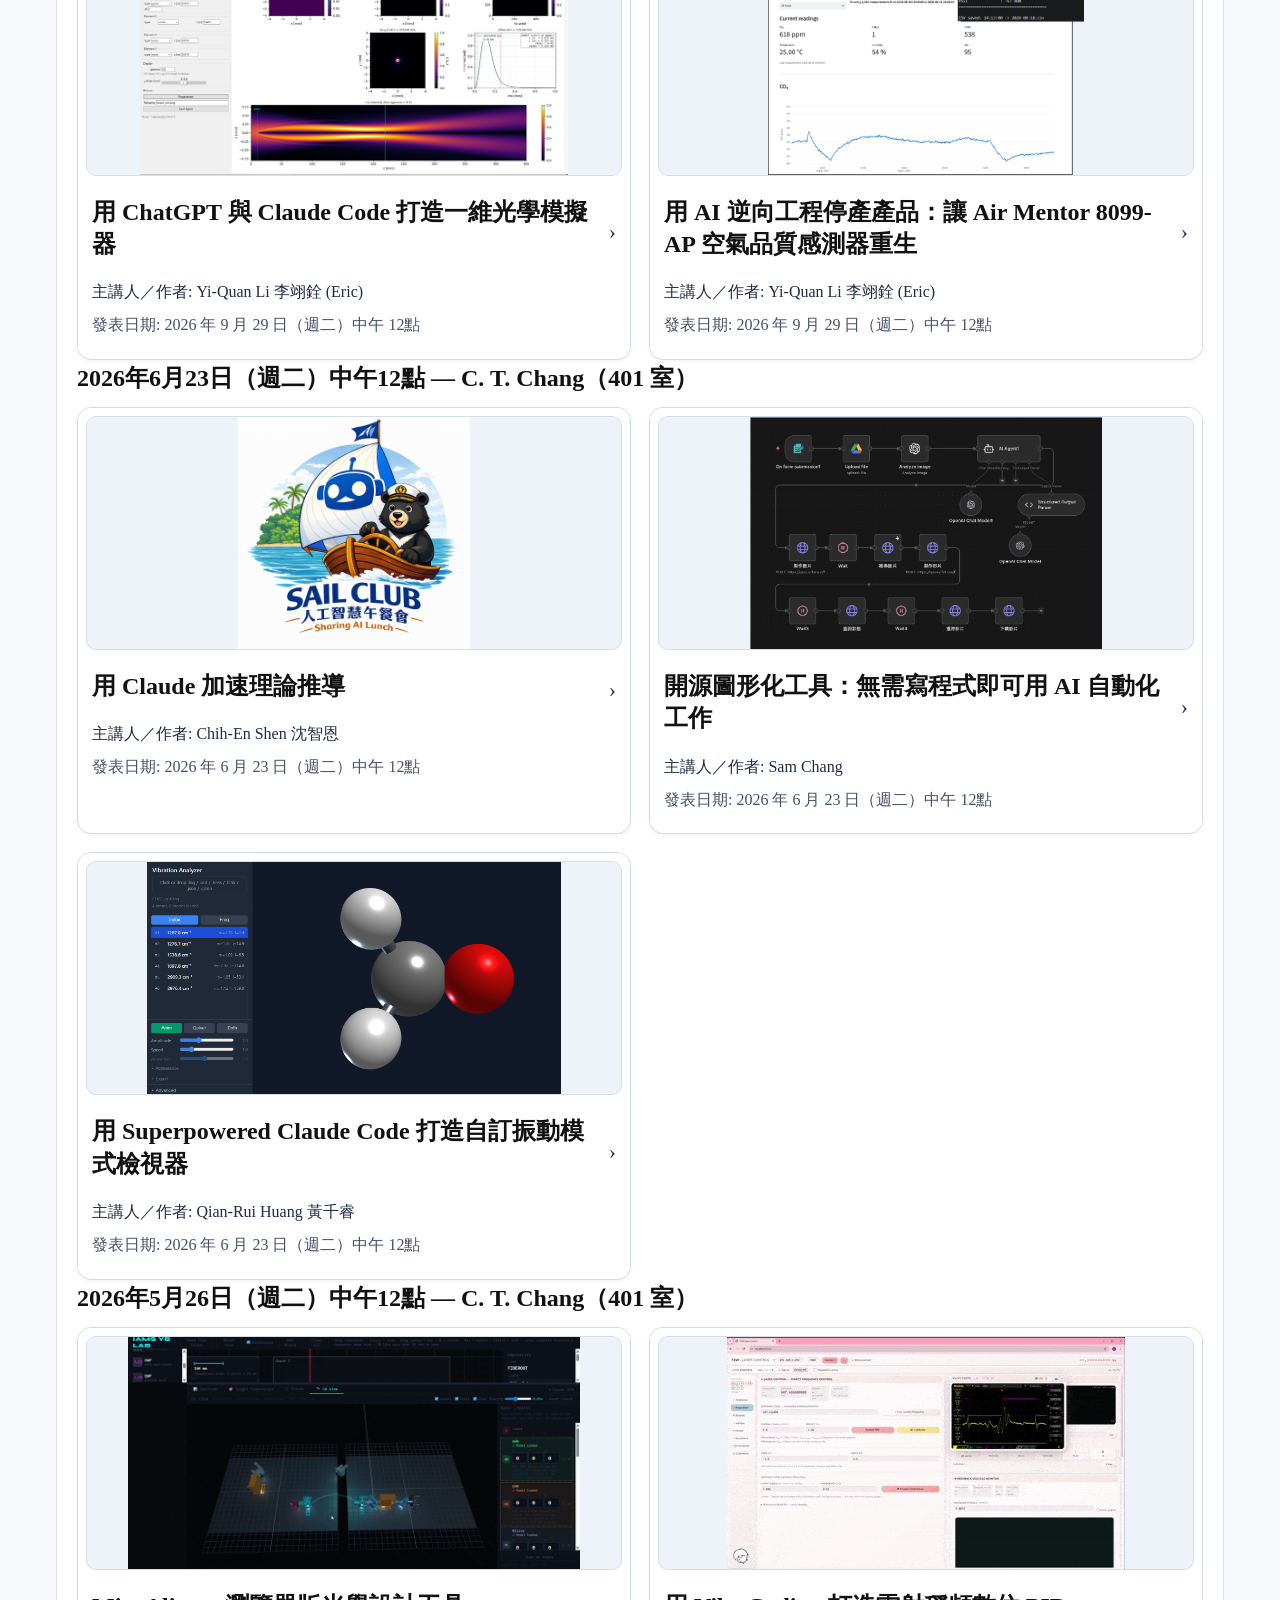
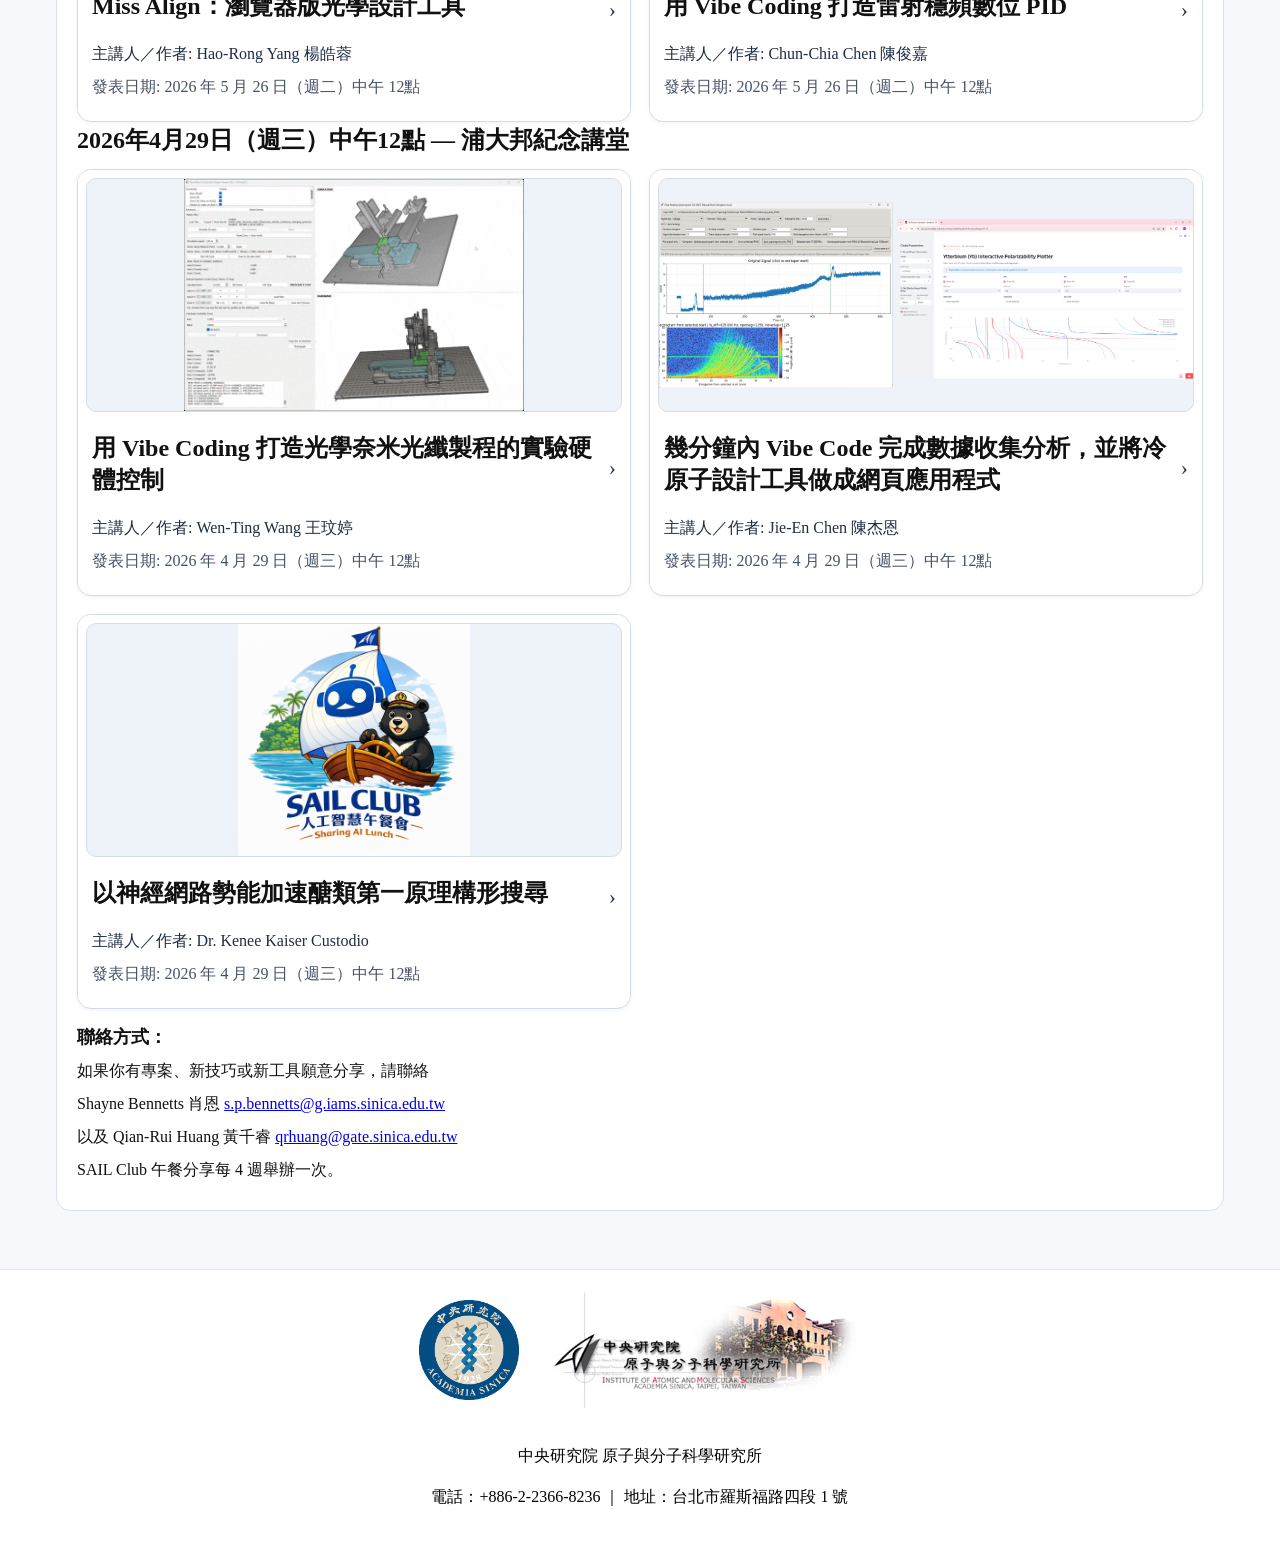
==== commit f131fdc2: "Add Chinese names for Hung-Chi Wang 王泓棋 and Wen-Ting Wang 王玟婷 Co-Authored-By: Claude Fable 5.1 <nore" ====
--- a/index_zh.html
+++ b/index_zh.html
@@ -6,7 +6,7 @@
   <title>SAIL Club | 首頁</title>
   <link rel="icon" type="image/png" sizes="64x64" href="favicon.png">
   <link rel="apple-touch-icon" href="apple-touch-icon.png">
-  <link rel="stylesheet" href="style.css?v=20260929">
+  <link rel="stylesheet" href="style.css?v=20260929c">
 </head>
 <body>
   <header>
@@ -76,8 +76,8 @@
     </div>
   </footer>
 
-  <script src="talks_zh.js?v=20260929"></script>
-  <script src="main.js?v=20260929"></script>
+  <script src="talks_zh.js?v=20260929c"></script>
+  <script src="main.js?v=20260929c"></script>
   <script>
     renderTalks("talk-list-archive-sep29", { start: 3, count: 2 });
     renderTalks("talk-list-oct20", { start: 2, count: 1 });
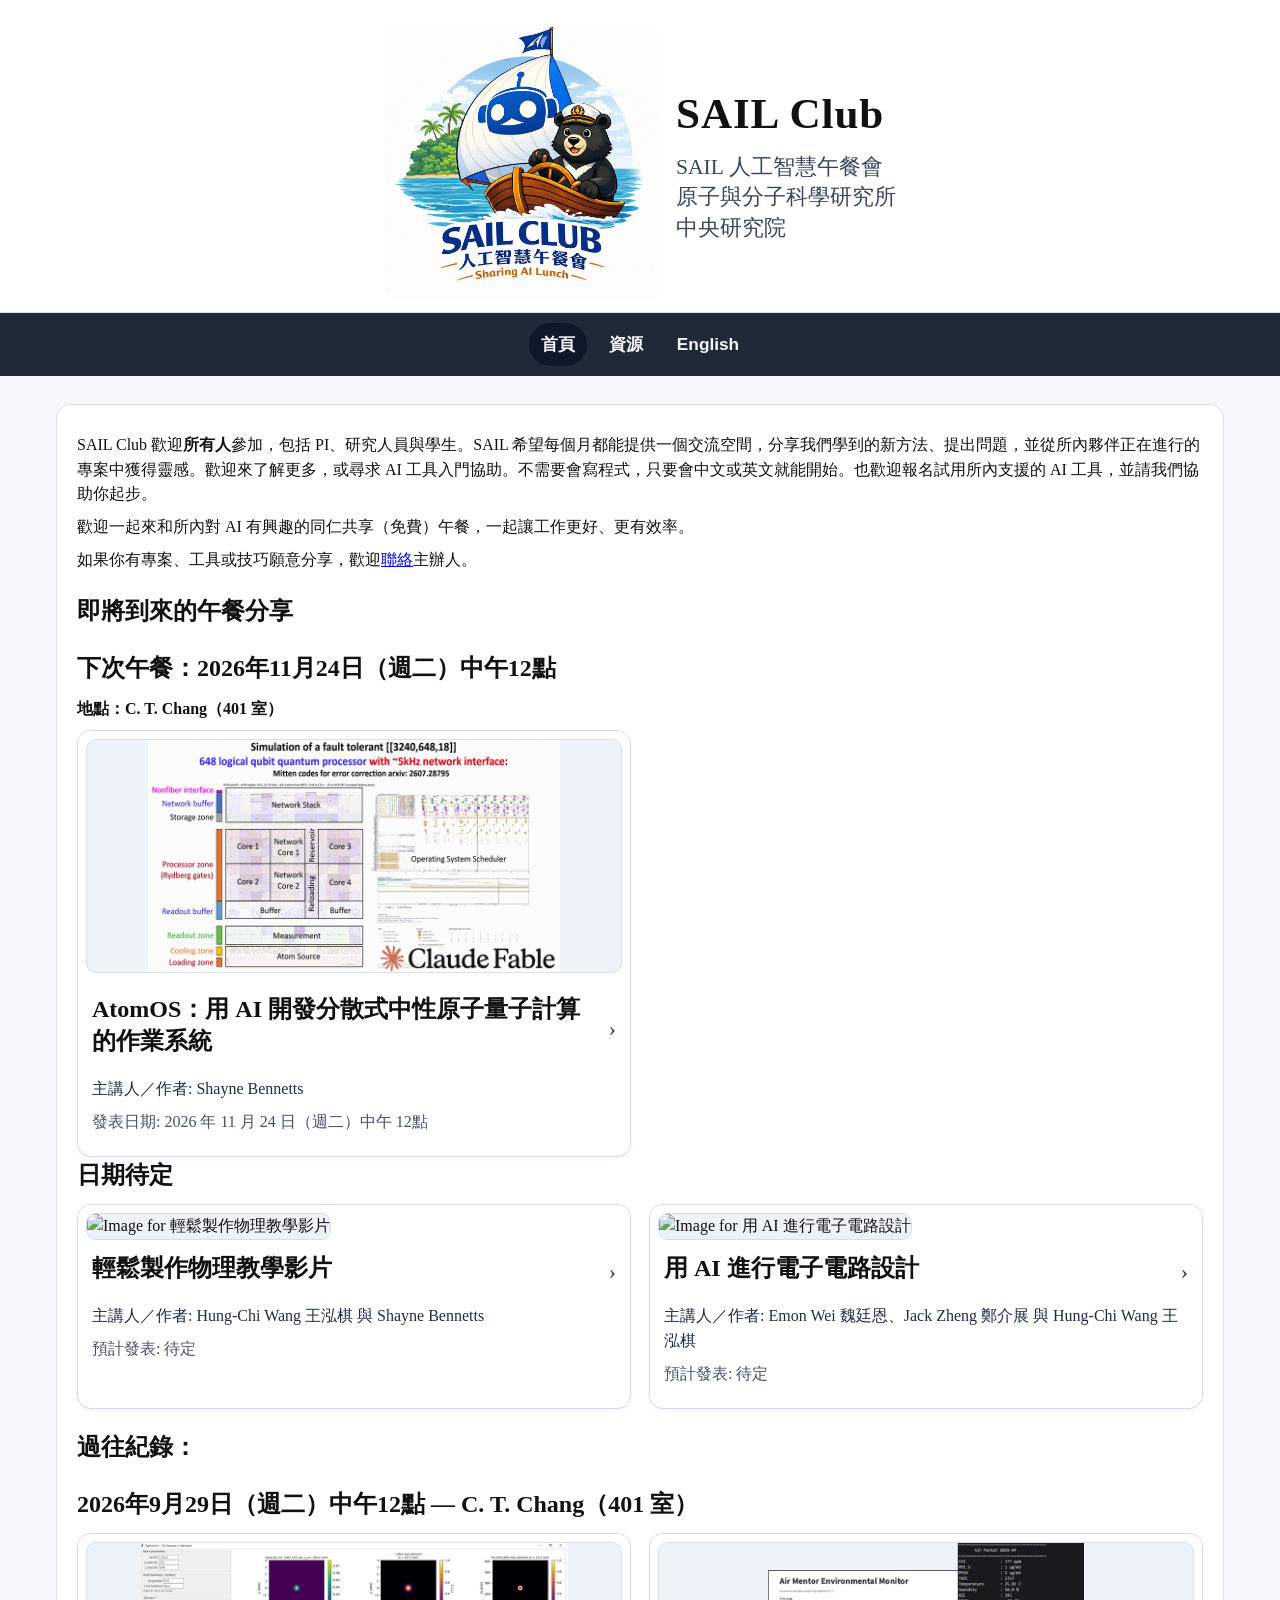
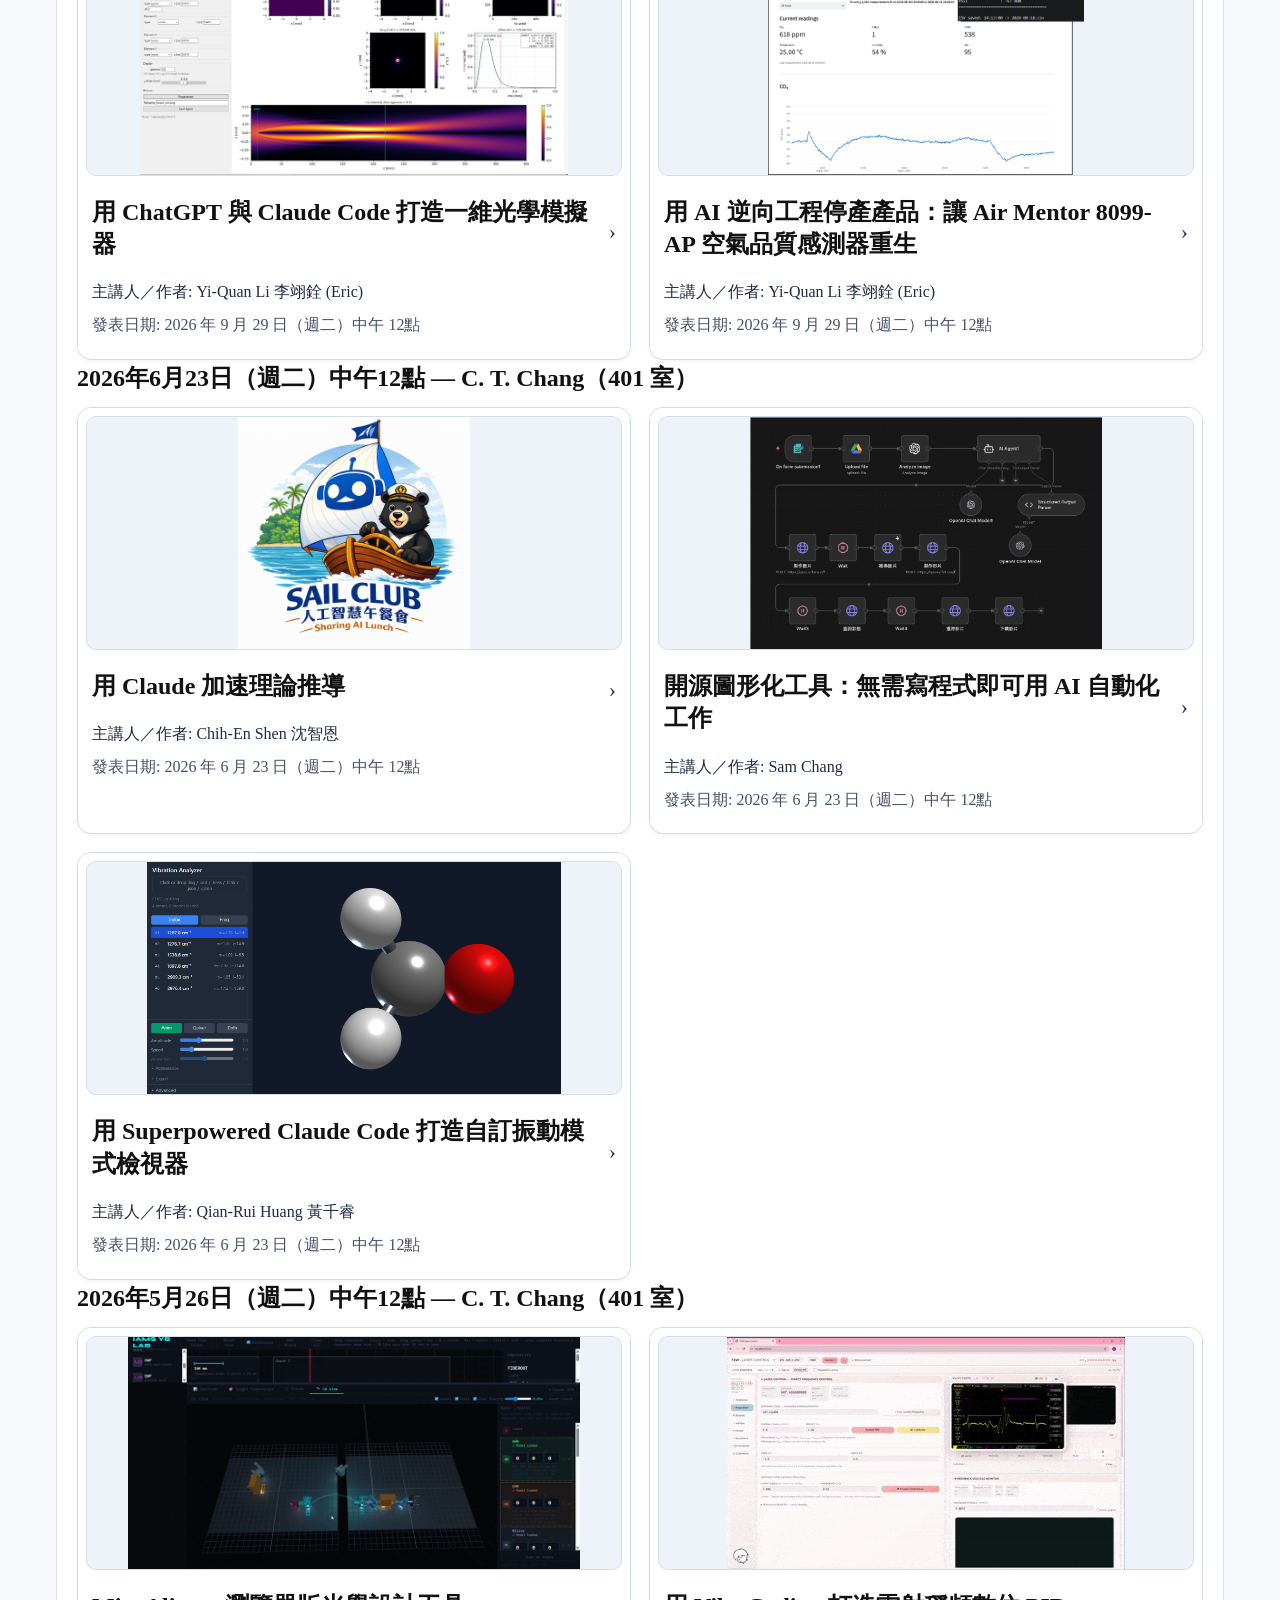
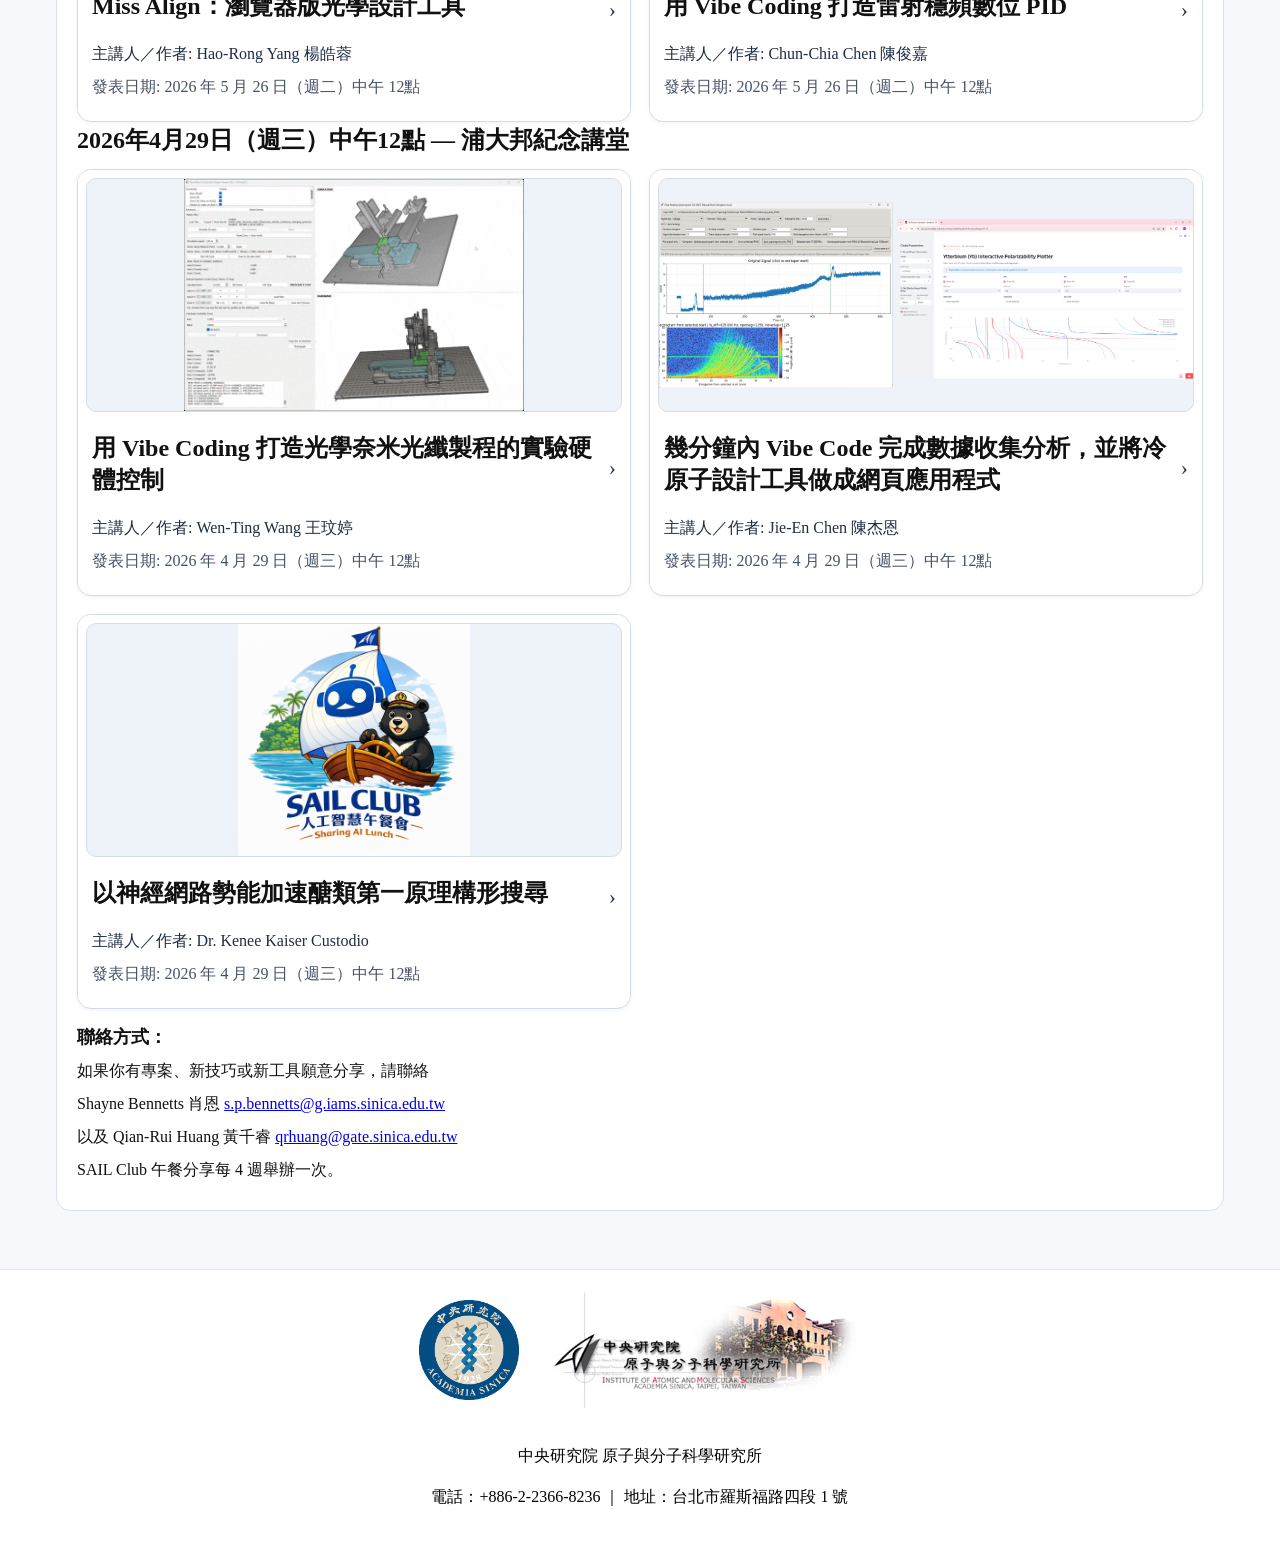
==== commit f69b2f9b: "Oct 20 lunch cancelled: next lunch Tue 24 Nov 2026 (AtomOS), Electronic design using AI back to date" ====
--- a/index_zh.html
+++ b/index_zh.html
@@ -6,7 +6,7 @@
   <title>SAIL Club | 首頁</title>
   <link rel="icon" type="image/png" sizes="64x64" href="favicon.png">
   <link rel="apple-touch-icon" href="apple-touch-icon.png">
-  <link rel="stylesheet" href="style.css?v=20260929c">
+  <link rel="stylesheet" href="style.css?v=20261012">
 </head>
 <body>
   <header>
@@ -35,9 +35,9 @@
       <p>如果你有專案、工具或技巧願意分享，歡迎<a href="#contact">聯絡</a>主辦人。</p>
 
       <h1>即將到來的午餐分享</h1>
-      <h2>下次午餐：2026年10月20日（週二）中午12點</h2>
+      <h2>下次午餐：2026年11月24日（週二）中午12點</h2>
       <p><strong>地點：C. T. Chang（401 室）</strong></p>
-      <section id="talk-list-oct20" class="talk-list" aria-label="October 20 talks zh"></section>
+      <section id="talk-list-nov24" class="talk-list" aria-label="November 24 talks zh"></section>
       <h2>日期待定</h2>
       <section id="talk-list-tba" class="talk-list" aria-label="Talks with date to be announced zh"></section>
       <h1>過往紀錄：</h1>
@@ -76,11 +76,11 @@
     </div>
   </footer>
 
-  <script src="talks_zh.js?v=20260929c"></script>
-  <script src="main.js?v=20260929c"></script>
+  <script src="talks_zh.js?v=20261012"></script>
+  <script src="main.js?v=20261012"></script>
   <script>
     renderTalks("talk-list-archive-sep29", { start: 3, count: 2 });
-    renderTalks("talk-list-oct20", { start: 2, count: 1 });
+    renderTalks("talk-list-nov24", { start: 2, count: 1 });
     renderTalks("talk-list-tba", { start: 0, count: 2 });
     renderTalks("talk-list-archive-jun23", { start: 5, count: 3 });
     renderTalks("talk-list-archive-may26", { start: 8, count: 2 });
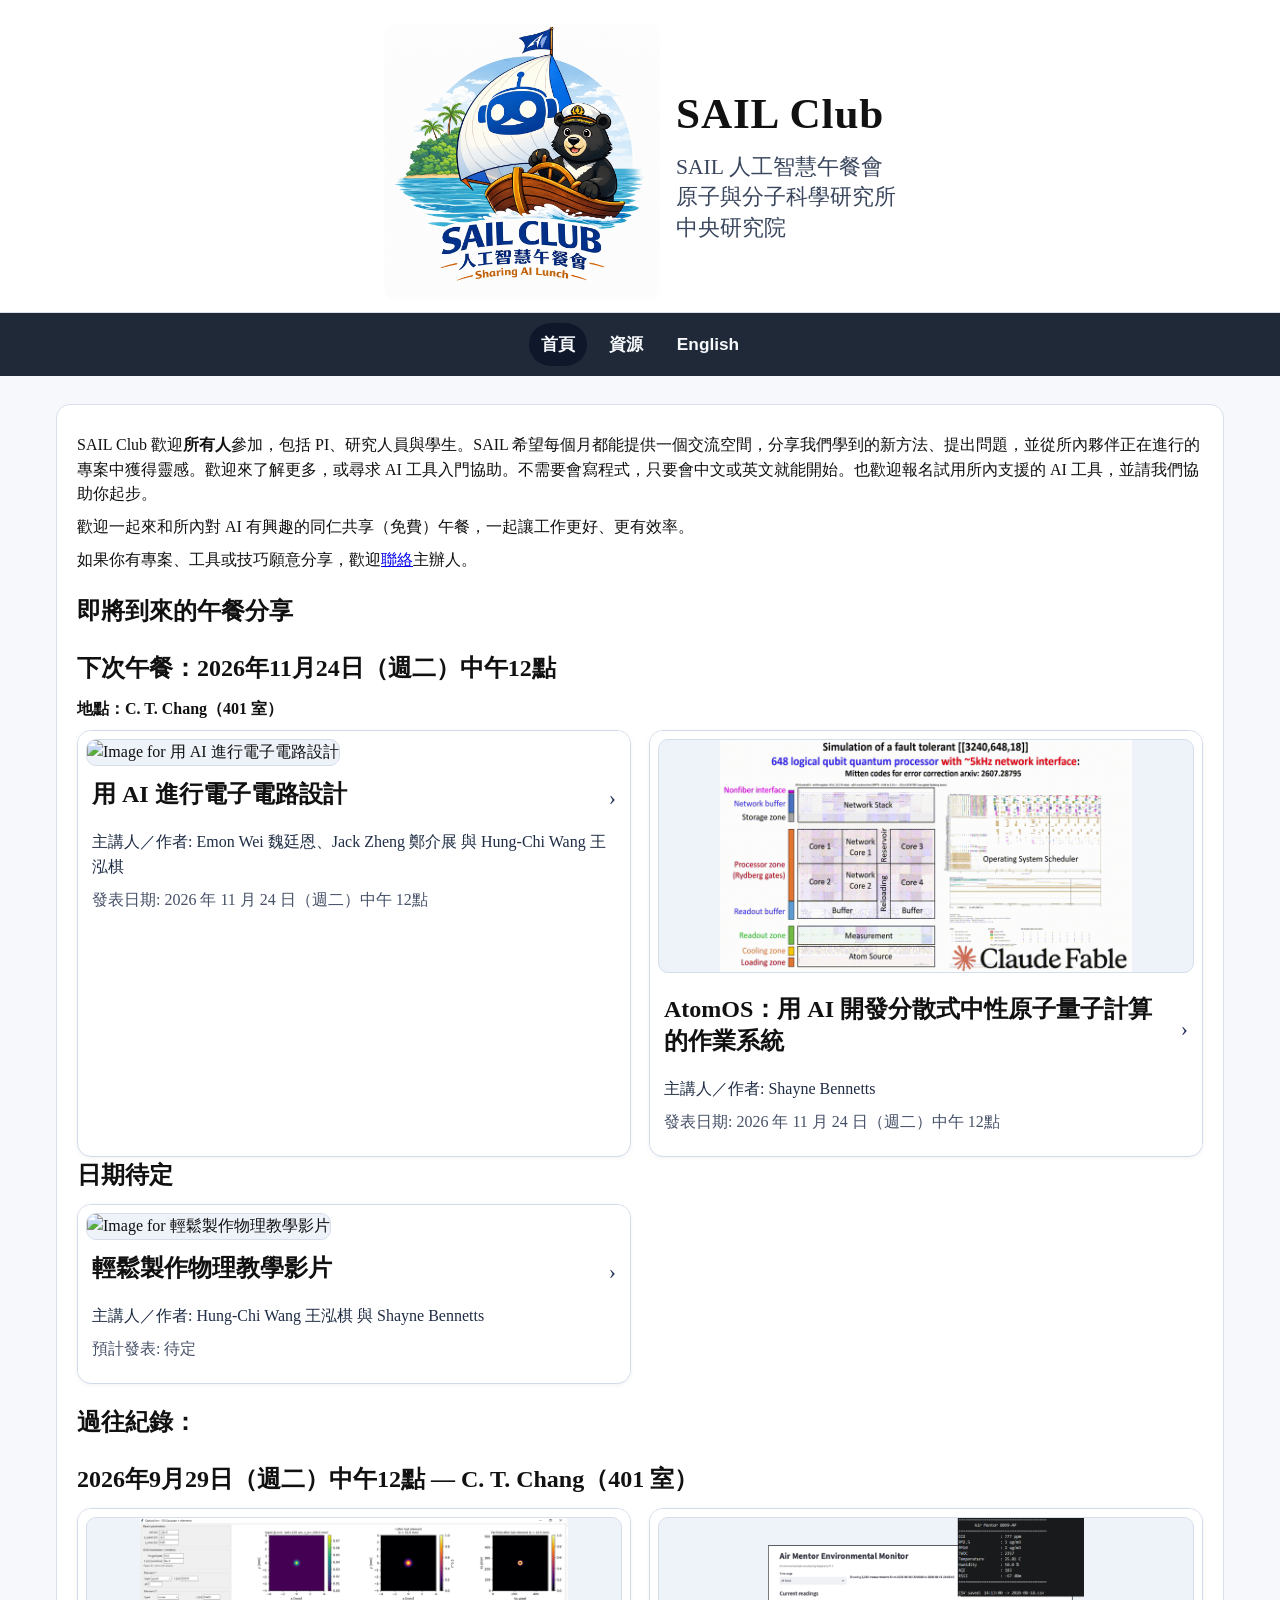
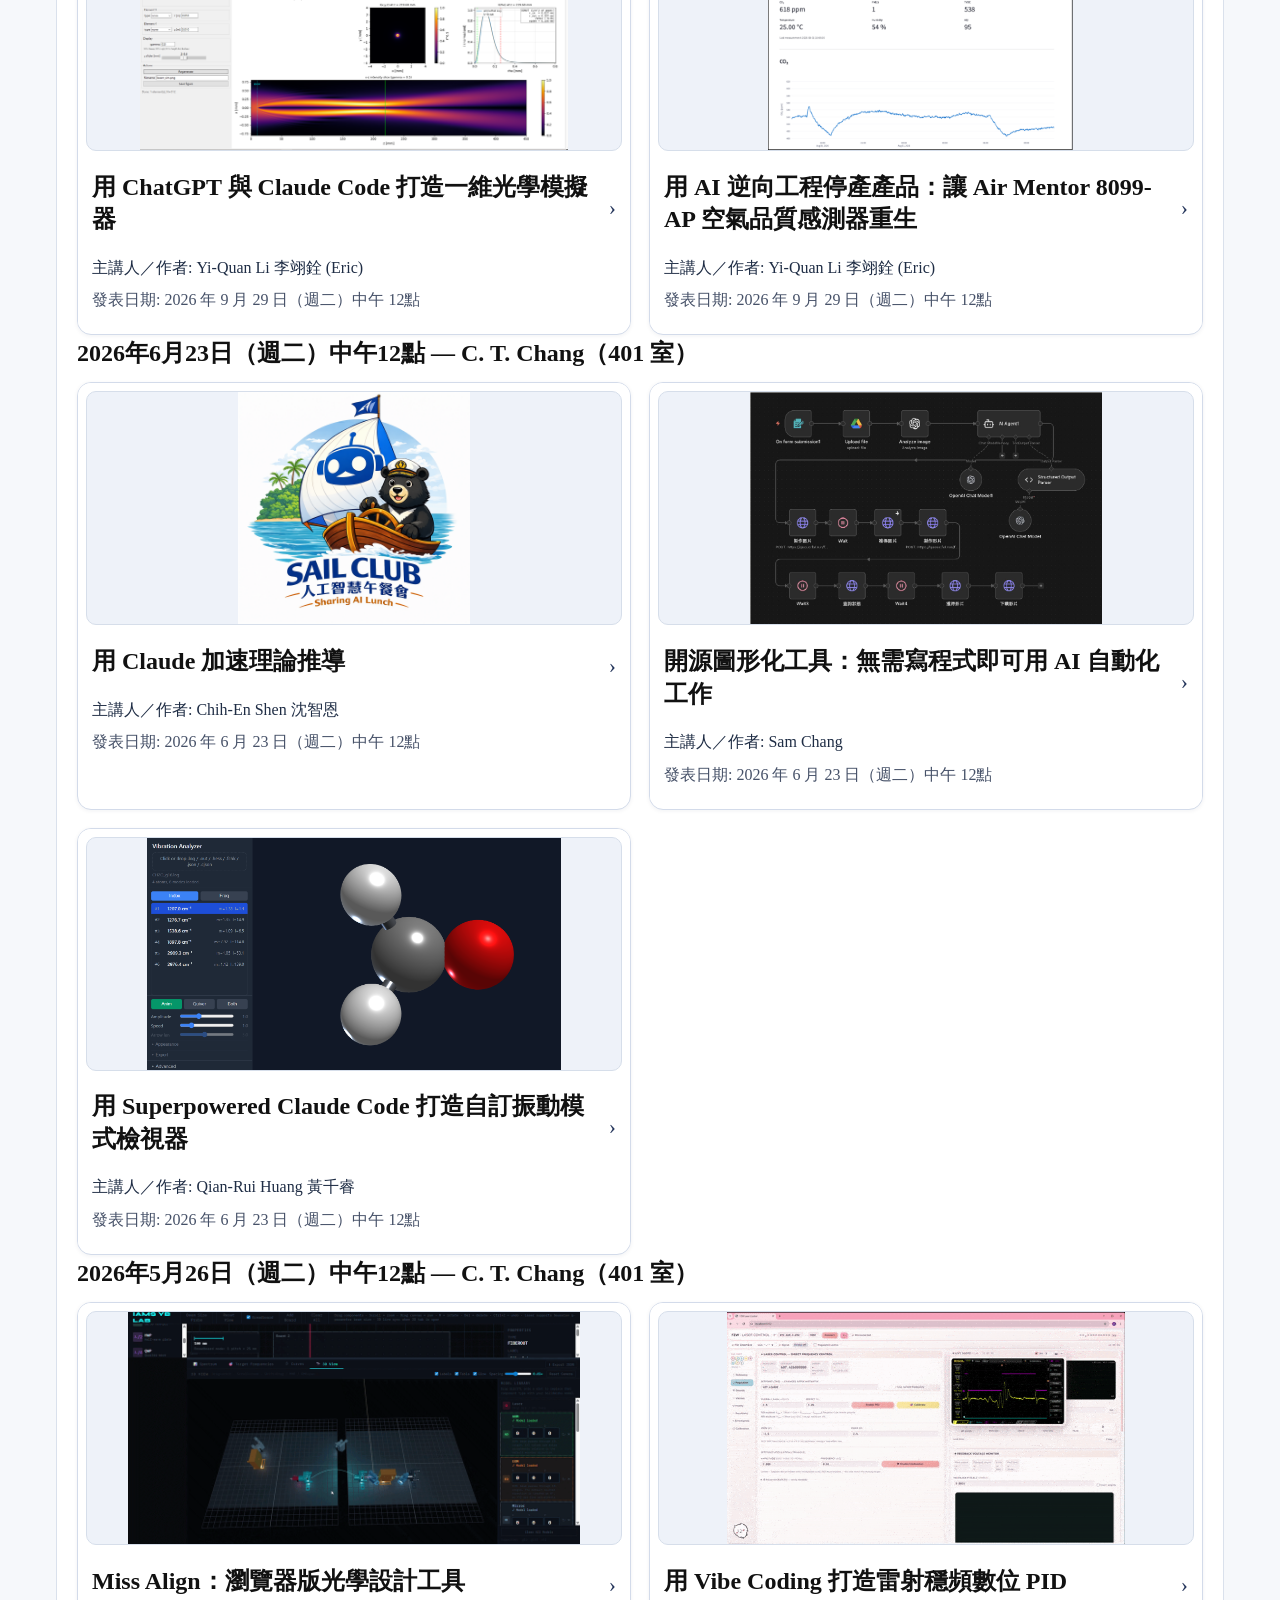
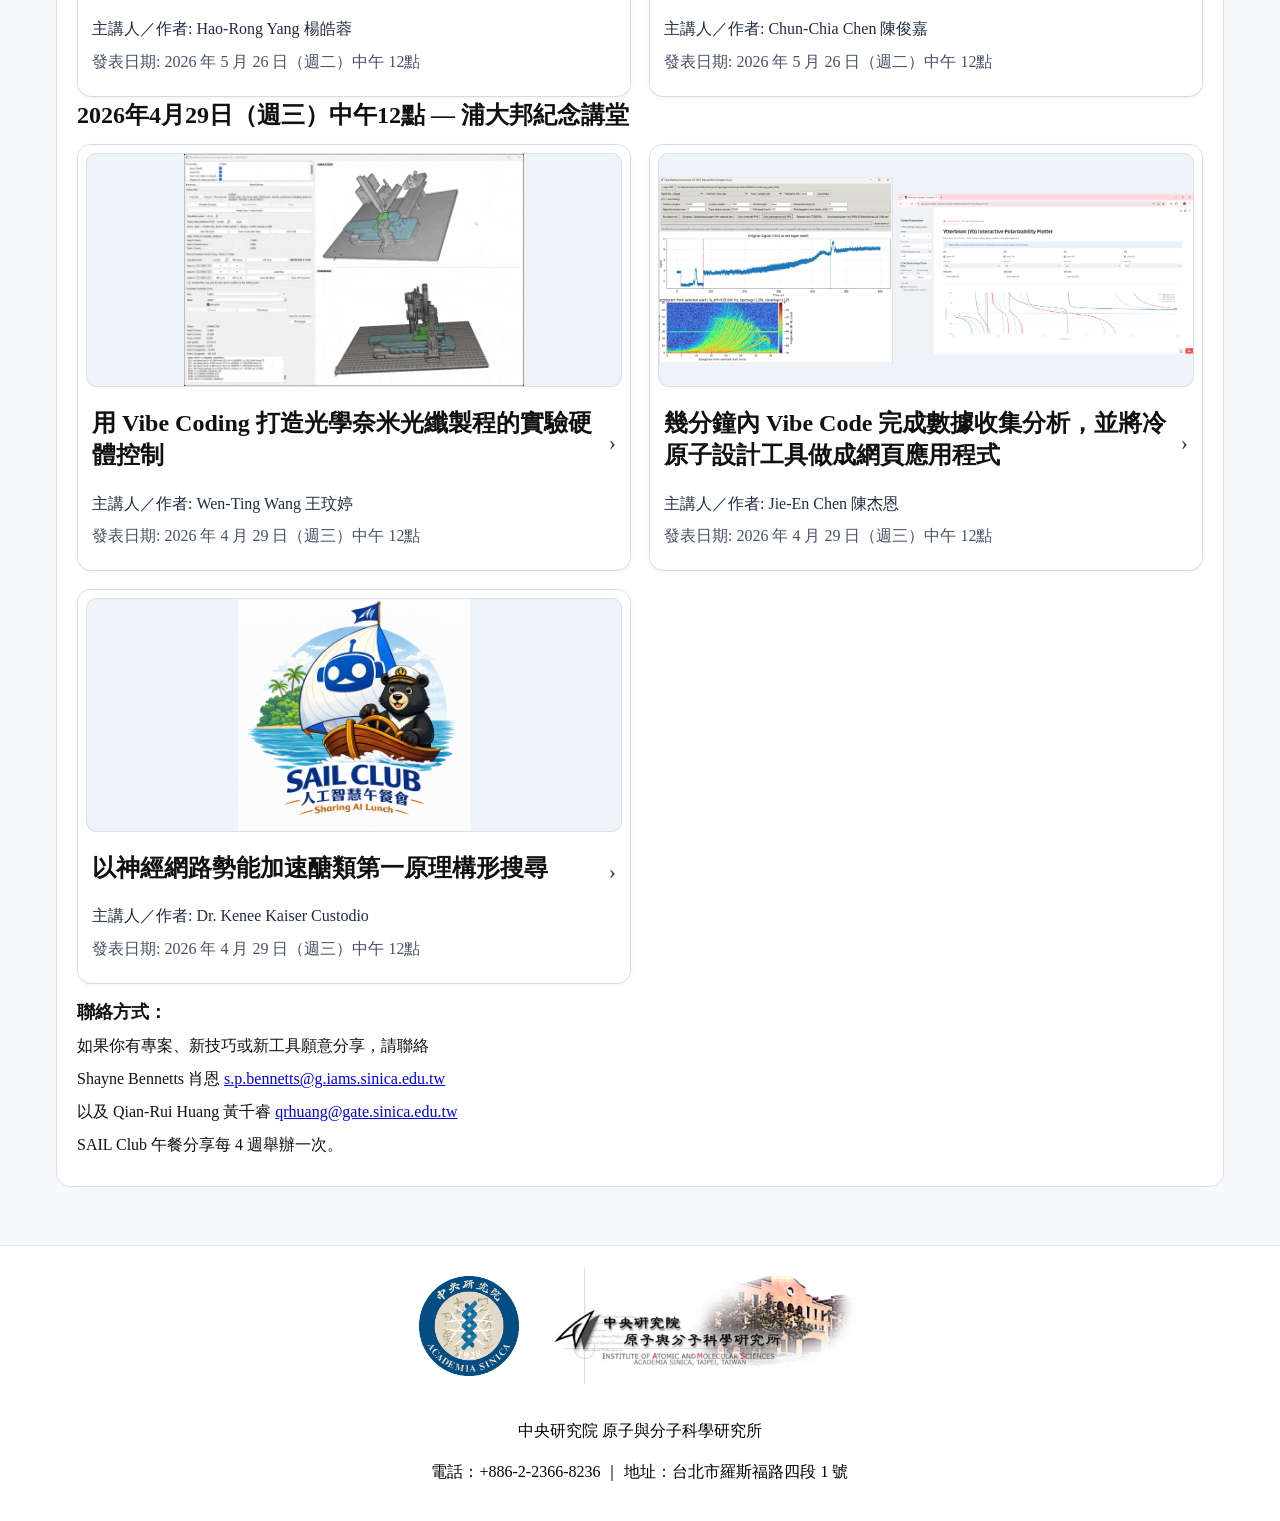
==== commit b8bd57e6: "Electronic design using AI joins AtomOS on Tue 24 Nov 2026 (Shayne, 13 Oct); tutorial videos alone u" ====
--- a/index_zh.html
+++ b/index_zh.html
@@ -6,7 +6,7 @@
   <title>SAIL Club | 首頁</title>
   <link rel="icon" type="image/png" sizes="64x64" href="favicon.png">
   <link rel="apple-touch-icon" href="apple-touch-icon.png">
-  <link rel="stylesheet" href="style.css?v=20261012">
+  <link rel="stylesheet" href="style.css?v=20261013">
 </head>
 <body>
   <header>
@@ -76,12 +76,12 @@
     </div>
   </footer>
 
-  <script src="talks_zh.js?v=20261012"></script>
-  <script src="main.js?v=20261012"></script>
+  <script src="talks_zh.js?v=20261013"></script>
+  <script src="main.js?v=20261013"></script>
   <script>
     renderTalks("talk-list-archive-sep29", { start: 3, count: 2 });
-    renderTalks("talk-list-nov24", { start: 2, count: 1 });
-    renderTalks("talk-list-tba", { start: 0, count: 2 });
+    renderTalks("talk-list-nov24", { start: 1, count: 2 });
+    renderTalks("talk-list-tba", { start: 0, count: 1 });
     renderTalks("talk-list-archive-jun23", { start: 5, count: 3 });
     renderTalks("talk-list-archive-may26", { start: 8, count: 2 });
     renderTalks("talk-list-archive-apr29", { start: 10, count: 3 });
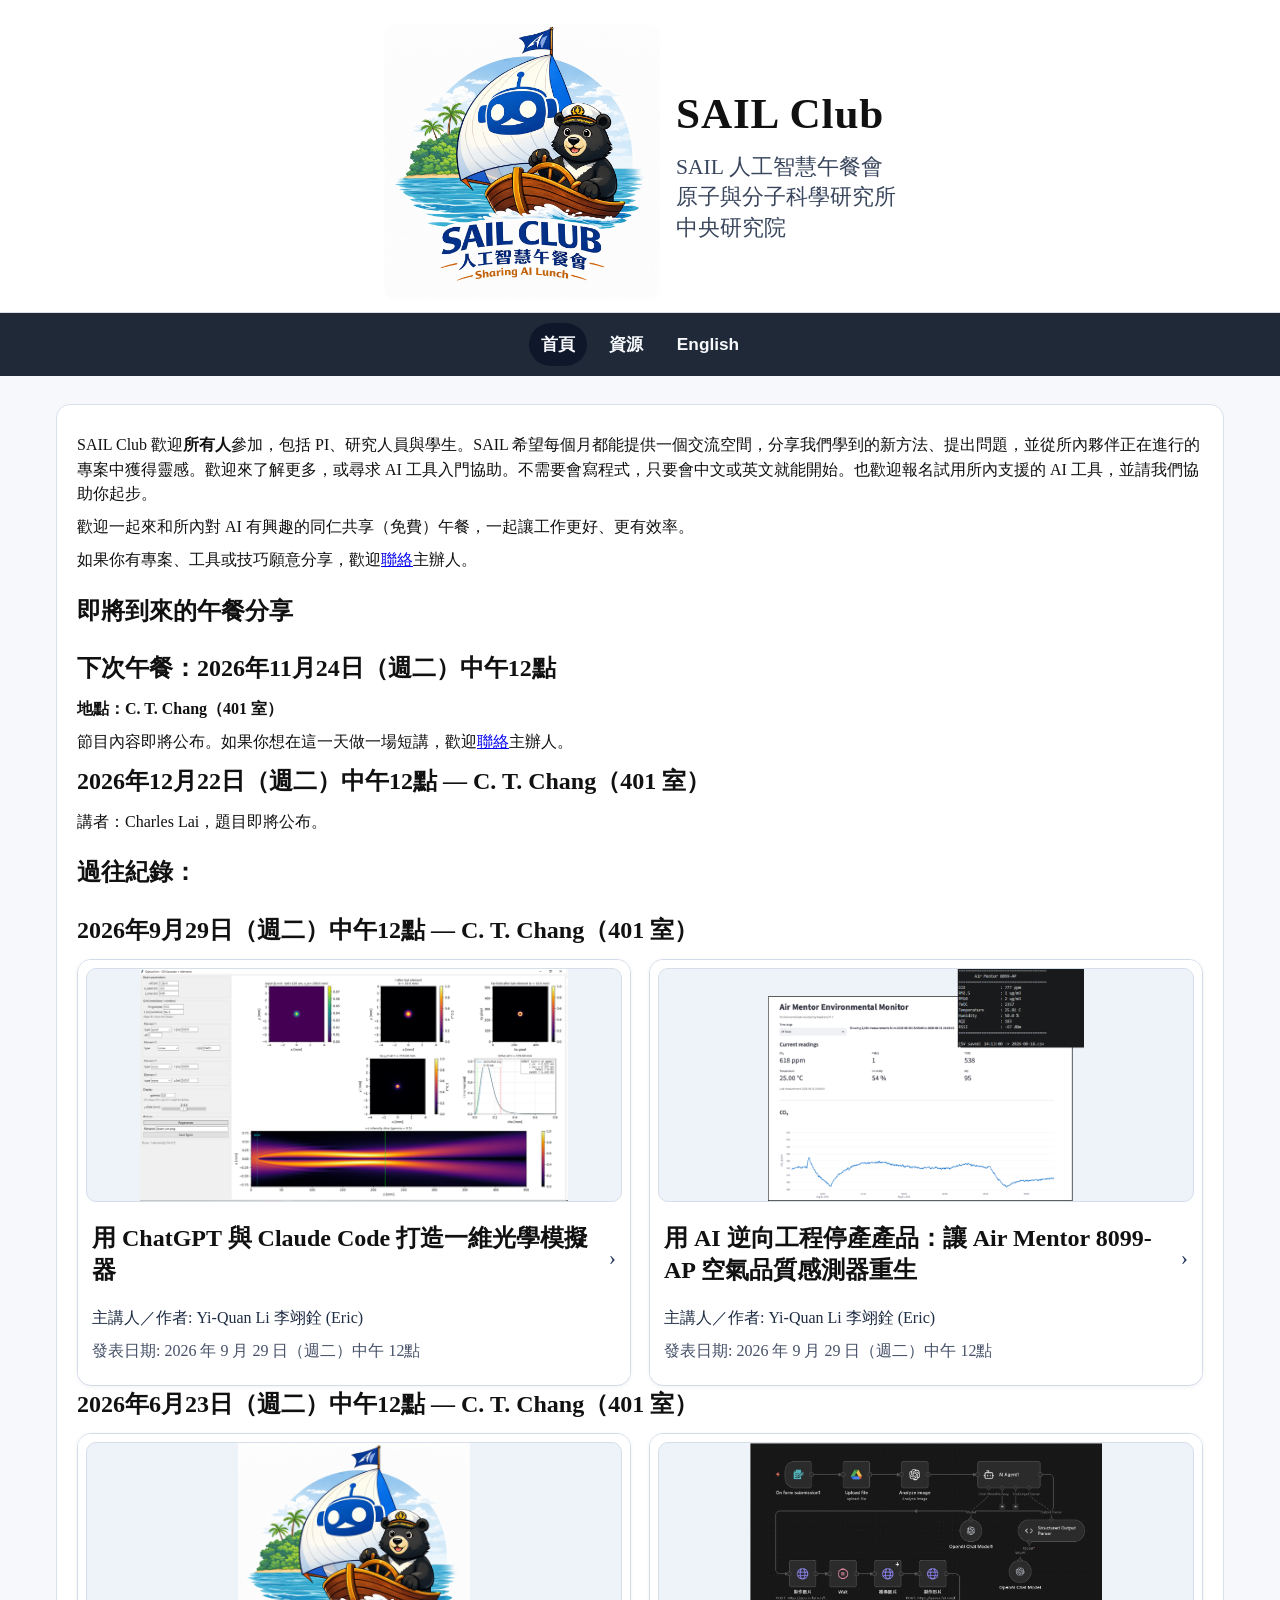
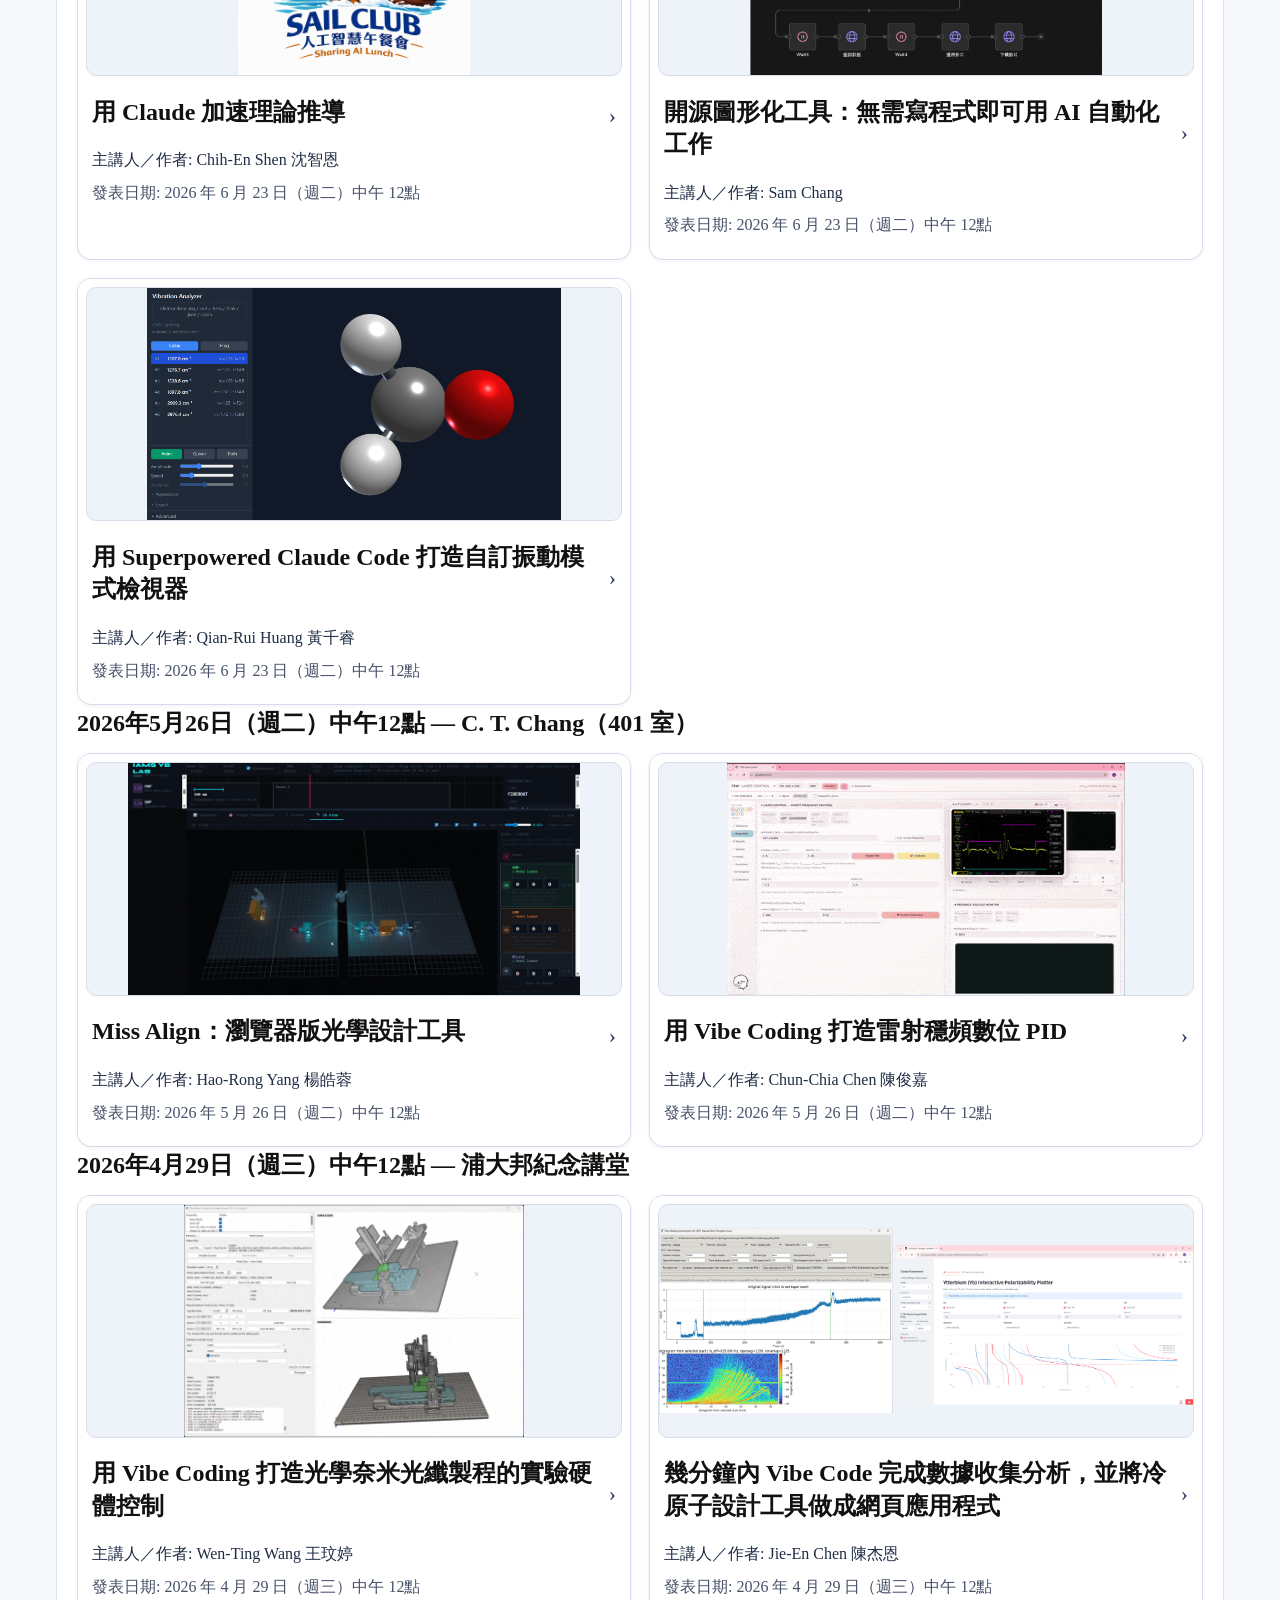
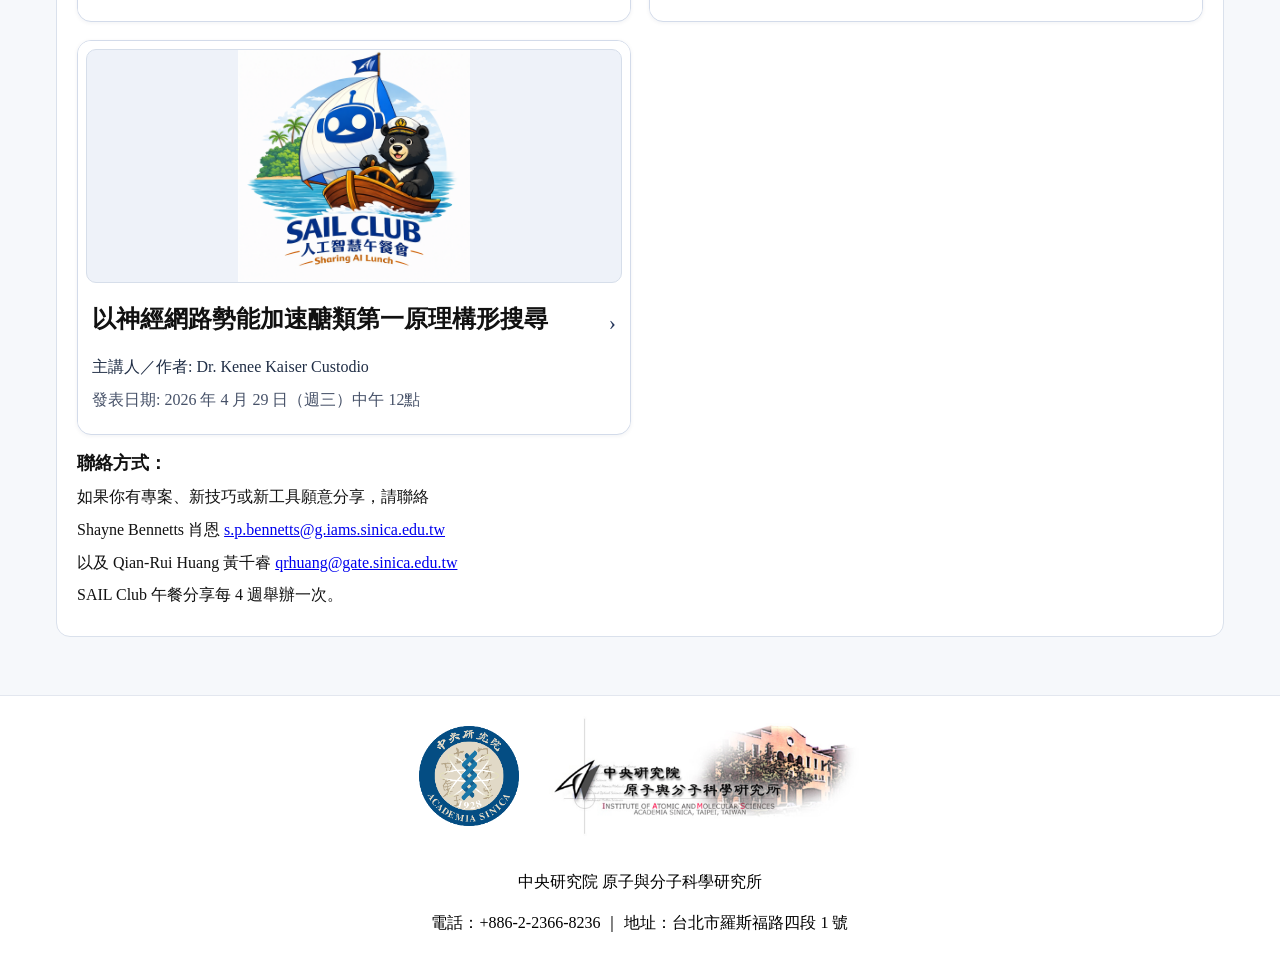
==== commit 76c50a14: "Nov 24 and Dec 22 lunches: three talks shelved, Charles Lai to present in December (Shayne, 6 Nov) C" ====
--- a/index_zh.html
+++ b/index_zh.html
@@ -6,7 +6,7 @@
   <title>SAIL Club | 首頁</title>
   <link rel="icon" type="image/png" sizes="64x64" href="favicon.png">
   <link rel="apple-touch-icon" href="apple-touch-icon.png">
-  <link rel="stylesheet" href="style.css?v=20261013">
+  <link rel="stylesheet" href="style.css?v=20261106">
 </head>
 <body>
   <header>
@@ -37,9 +37,9 @@
       <h1>即將到來的午餐分享</h1>
       <h2>下次午餐：2026年11月24日（週二）中午12點</h2>
       <p><strong>地點：C. T. Chang（401 室）</strong></p>
-      <section id="talk-list-nov24" class="talk-list" aria-label="November 24 talks zh"></section>
-      <h2>日期待定</h2>
-      <section id="talk-list-tba" class="talk-list" aria-label="Talks with date to be announced zh"></section>
+      <p>節目內容即將公布。如果你想在這一天做一場短講，歡迎<a href="#contact">聯絡</a>主辦人。</p>
+      <h2>2026年12月22日（週二）中午12點 — C. T. Chang（401 室）</h2>
+      <p>講者：Charles Lai，題目即將公布。</p>
       <h1>過往紀錄：</h1>
       <h2>2026年9月29日（週二）中午12點 — C. T. Chang（401 室）</h2>
       <section id="talk-list-archive-sep29" class="talk-list" aria-label="September 29 archive zh"></section>
@@ -76,15 +76,13 @@
     </div>
   </footer>
 
-  <script src="talks_zh.js?v=20261013"></script>
-  <script src="main.js?v=20261013"></script>
+  <script src="talks_zh.js?v=20261106"></script>
+  <script src="main.js?v=20261106"></script>
   <script>
-    renderTalks("talk-list-archive-sep29", { start: 3, count: 2 });
-    renderTalks("talk-list-nov24", { start: 1, count: 2 });
-    renderTalks("talk-list-tba", { start: 0, count: 1 });
-    renderTalks("talk-list-archive-jun23", { start: 5, count: 3 });
-    renderTalks("talk-list-archive-may26", { start: 8, count: 2 });
-    renderTalks("talk-list-archive-apr29", { start: 10, count: 3 });
+    renderTalks("talk-list-archive-sep29", { start: 0, count: 2 });
+    renderTalks("talk-list-archive-jun23", { start: 2, count: 3 });
+    renderTalks("talk-list-archive-may26", { start: 5, count: 2 });
+    renderTalks("talk-list-archive-apr29", { start: 7, count: 3 });
   </script>
 </body>
 </html>
